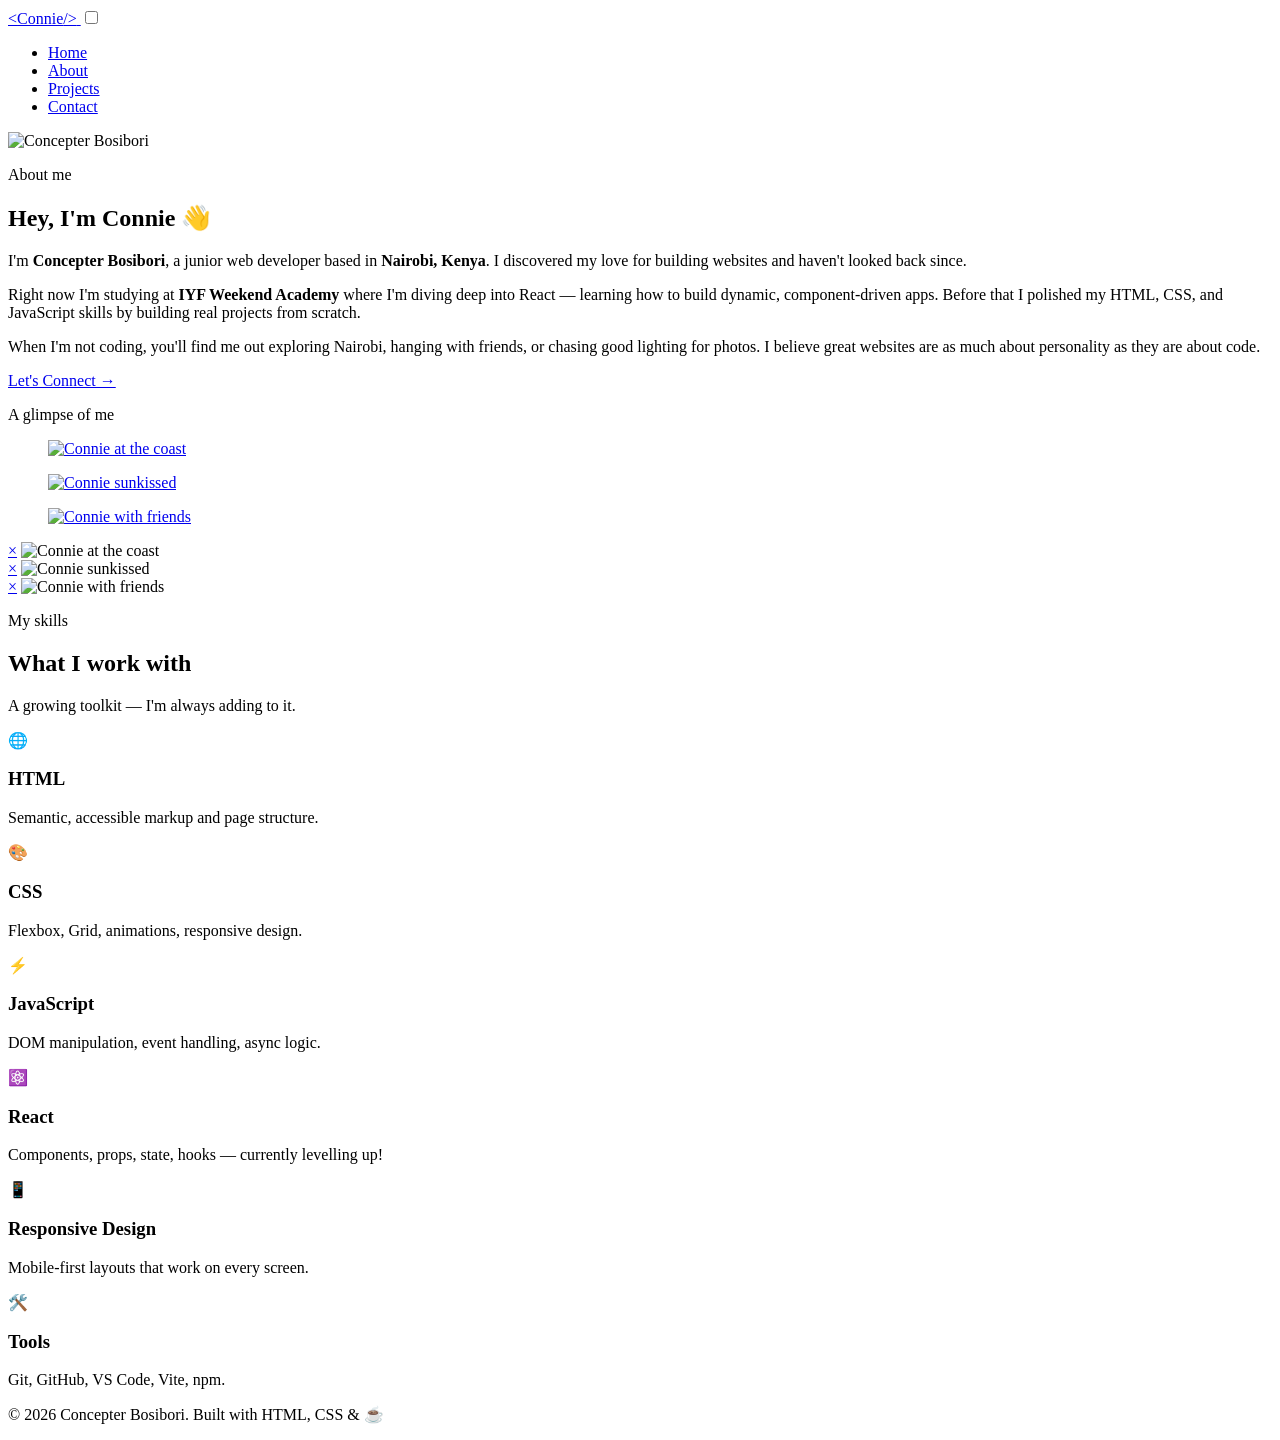
==== About.html @ 1e0917ab "Add: create About.html and Projects.html with initial structure and content" ====
<!doctype html>
<html lang="en">
<head>
  <meta charset="UTF-8" />
  <meta name="viewport" content="width=device-width, initial-scale=1.0" />
  <title>About | Concepter Bosibori</title>
  <link rel="stylesheet" href="Styles.css" />
</head>
<body>

  <!-- ===== NAVIGATION ===== -->
  <header>
    <nav>
      <a href="index.html" class="nav-brand">
        <span class="bracket">&lt;</span>Connie<span class="bracket">/&gt;</span>
      </a>

      <input type="checkbox" id="nav-toggle" class="nav-toggle" />
      <label for="nav-toggle" class="hamburger" aria-label="Toggle menu">
        <span></span><span></span><span></span>
      </label>

      <ul class="nav-links">
        <li><a href="index.html">Home</a></li>
        <li><a href="about.html" class="active">About</a></li>
        <li><a href="projects.html">Projects</a></li>
        <li><a href="contact.html">Contact</a></li>
      </ul>
    </nav>
  </header>

  <main class="page-content">
    <div class="container">
      <section class="about-page">

        <!-- ===== BIO INTRO ===== -->
        <div class="about-intro">
          <div class="about-photo-main">
            <img src="Images/pic2.jpeg" alt="Concepter Bosibori" />
          </div>

          <div class="about-text">
            <p class="section-label">About me</p>
            <h1 class="section-title">Hey, I'm Connie 👋</h1>

            <p class="about-bio">
              I'm <strong>Concepter Bosibori</strong>, a junior web developer based in
              <strong>Nairobi, Kenya</strong>. I discovered my love for building websites
              and haven't looked back since.
            </p>
            <p class="about-bio">
              Right now I'm studying at <strong>IYF Weekend Academy</strong> where I'm
              diving deep into React — learning how to build dynamic, component-driven
              apps. Before that I polished my HTML, CSS, and JavaScript skills by
              building real projects from scratch.
            </p>
            <p class="about-bio">
              When I'm not coding, you'll find me out exploring Nairobi, hanging with
              friends, or chasing good lighting for photos. I believe great websites
              are as much about personality as they are about code.
            </p>

            <a href="contact.html" class="btn btn-primary" style="margin-top:0.5rem;">
              Let's Connect →
            </a>
          </div>
        </div>

        <!-- ===== GALLERY (max 3 photos) ===== -->
        <div class="about-gallery">
          <p class="section-label">A glimpse of me</p>

          <div class="gallery-grid">
            <figure>
              <a href="#photo1"><img src="Images/toobright.jpeg" alt="Connie at the coast" /></a>
            </figure>
            <figure>
              <a href="#photo2"><img src="Images/sunkissed.jpeg" alt="Connie sunkissed" /></a>
            </figure>
            <figure>
              <a href="#photo3"><img src="Images/friends.jpeg" alt="Connie with friends" /></a>
            </figure>
          </div>
        </div>

        <!-- Lightboxes -->
        <div class="lightbox" id="photo1">
          <a href="#" class="close">&times;</a>
          <img src="Images/coast.jpeg" alt="Connie at the coast" />
        </div>
        <div class="lightbox" id="photo2">
          <a href="#" class="close">&times;</a>
          <img src="Images/sunkissed.jpeg" alt="Connie sunkissed" />
        </div>
        <div class="lightbox" id="photo3">
          <a href="#" class="close">&times;</a>
          <img src="Images/friends.jpeg" alt="Connie with friends" />
        </div>

        <!-- ===== SKILLS ===== -->
        <div class="skills-section">
          <p class="section-label">My skills</p>
          <h2 class="section-title">What I work with</h2>
          <p class="section-sub">A growing toolkit — I'm always adding to it.</p>

          <div class="skills-grid">

            <div class="skill-card">
              <div class="skill-icon">🌐</div>
              <div class="skill-info">
                <h3>HTML</h3>
                <p>Semantic, accessible markup and page structure.</p>
                <div class="skill-bar-wrap">
                  <div class="skill-bar" style="width: 85%"></div>
                </div>
              </div>
            </div>

            <div class="skill-card">
              <div class="skill-icon">🎨</div>
              <div class="skill-info">
                <h3>CSS</h3>
                <p>Flexbox, Grid, animations, responsive design.</p>
                <div class="skill-bar-wrap">
                  <div class="skill-bar" style="width: 80%"></div>
                </div>
              </div>
            </div>

            <div class="skill-card">
              <div class="skill-icon">⚡</div>
              <div class="skill-info">
                <h3>JavaScript</h3>
                <p>DOM manipulation, event handling, async logic.</p>
                <div class="skill-bar-wrap">
                  <div class="skill-bar" style="width: 65%"></div>
                </div>
              </div>
            </div>

            <div class="skill-card">
              <div class="skill-icon">⚛️</div>
              <div class="skill-info">
                <h3>React</h3>
                <p>Components, props, state, hooks — currently levelling up!</p>
                <div class="skill-bar-wrap">
                  <div class="skill-bar" style="width: 45%"></div>
                </div>
              </div>
            </div>

            <div class="skill-card">
              <div class="skill-icon">📱</div>
              <div class="skill-info">
                <h3>Responsive Design</h3>
                <p>Mobile-first layouts that work on every screen.</p>
                <div class="skill-bar-wrap">
                  <div class="skill-bar" style="width: 78%"></div>
                </div>
              </div>
            </div>

            <div class="skill-card">
              <div class="skill-icon">🛠️</div>
              <div class="skill-info">
                <h3>Tools</h3>
                <p>Git, GitHub, VS Code, Vite, npm.</p>
                <div class="skill-bar-wrap">
                  <div class="skill-bar" style="width: 60%"></div>
                </div>
              </div>
            </div>

          </div>
        </div>

      </section>
    </div>
  </main>

  <!-- ===== FOOTER ===== -->
  <footer>
    <div class="container">
      <p>&copy; 2026 <span>Concepter Bosibori</span>. Built with HTML, CSS &amp; ☕</p>
    </div>
  </footer>

</body>
</html>
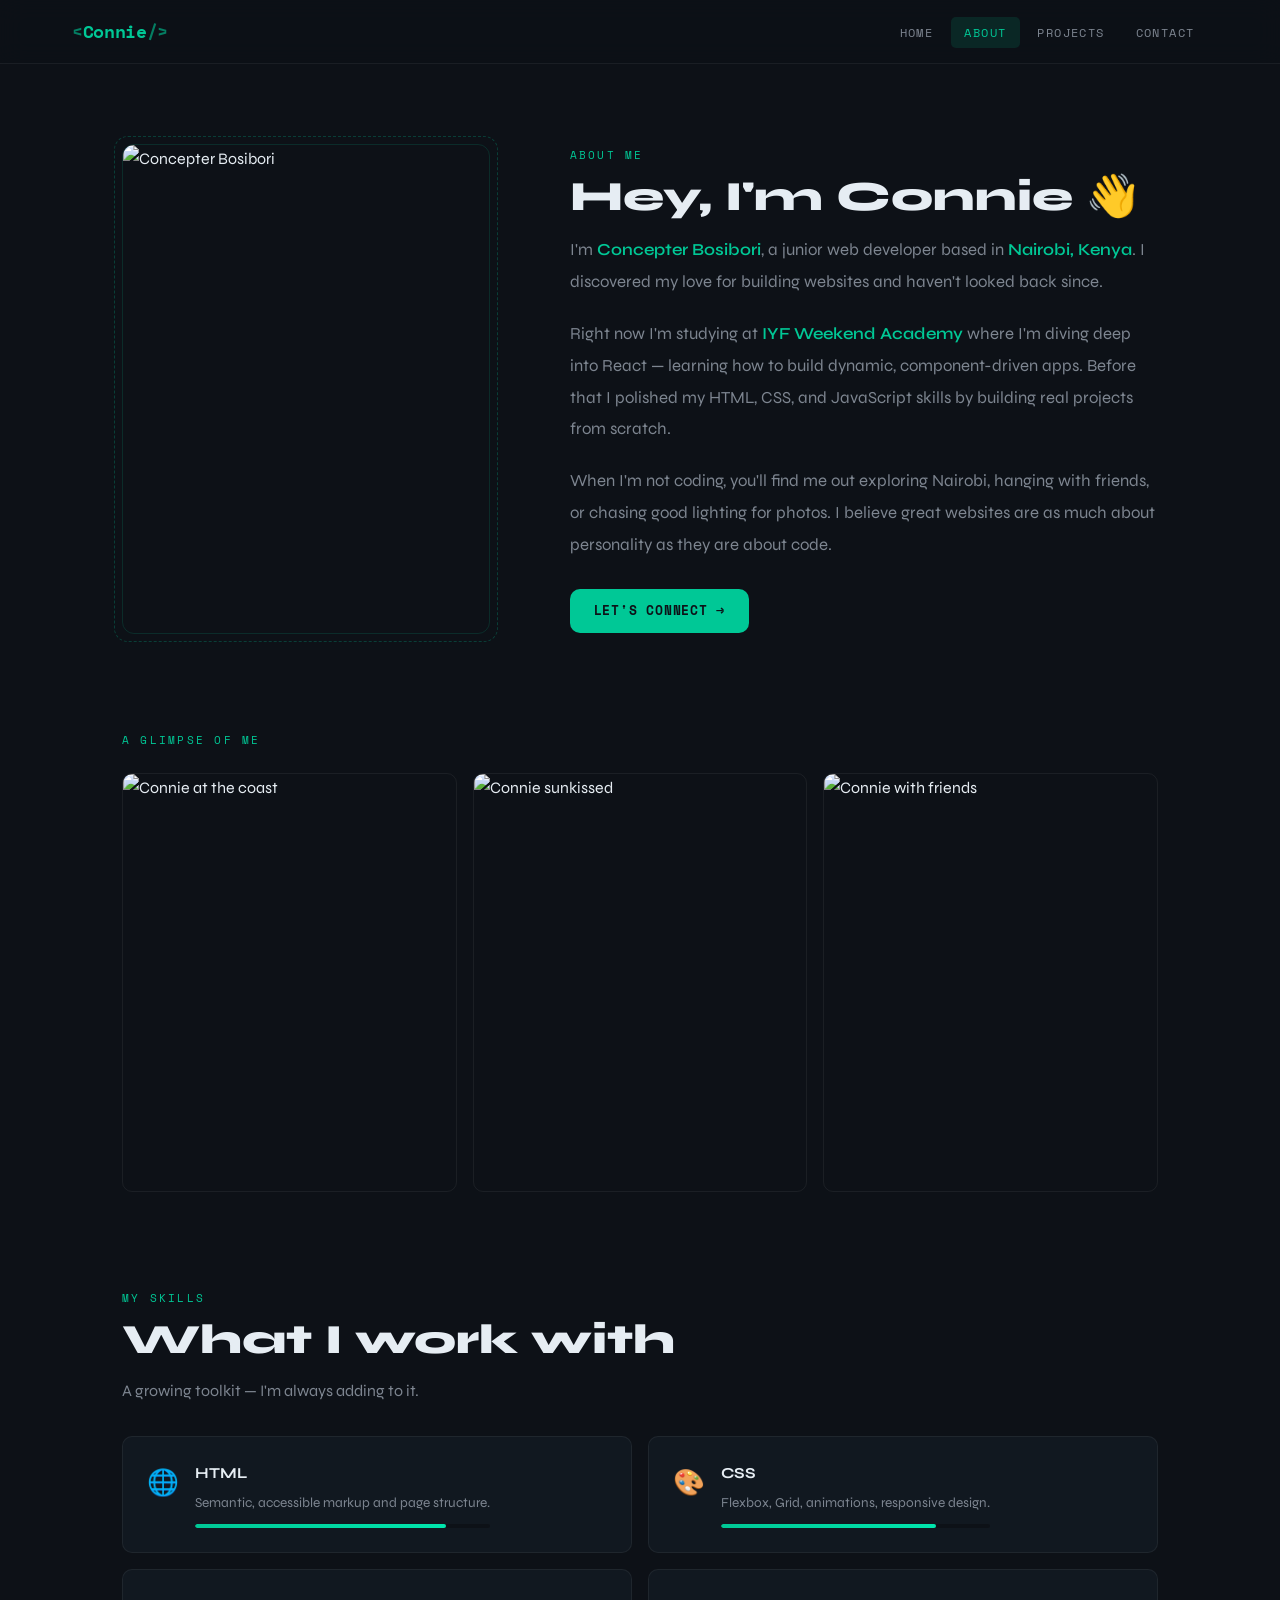
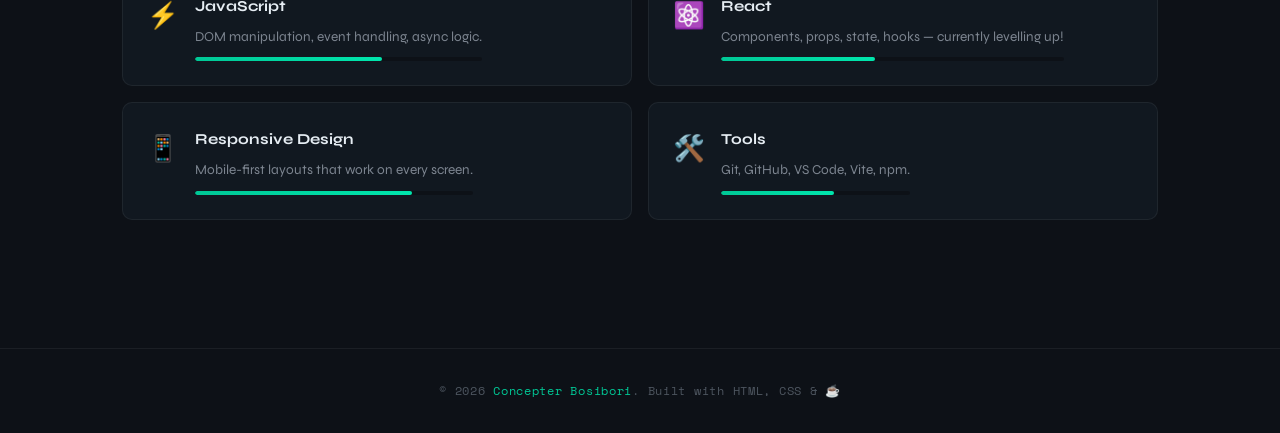
==== commit 679b91d9: "Fix: update navigation links to point to home.html instead of index.html" ====
--- a/About.html
+++ b/About.html
@@ -21,7 +21,7 @@
       </label>
 
       <ul class="nav-links">
-        <li><a href="index.html">Home</a></li>
+        <li><a href="home.html">Home</a></li>
         <li><a href="about.html" class="active">About</a></li>
         <li><a href="projects.html">Projects</a></li>
         <li><a href="contact.html">Contact</a></li>
--- a/Styles.css
+++ b/Styles.css
@@ -0,0 +1,1059 @@
+@import url('https://fonts.googleapis.com/css2?family=Space+Mono:ital,wght@0,400;0,700;1,400&family=Syne:wght@400;500;600;700;800&display=swap');
+
+/* ============================================
+   CSS VARIABLES
+   ============================================ */
+:root {
+  --green: #00c896;
+  --green-dim: rgba(0, 200, 150, 0.12);
+  --green-glow: rgba(0, 200, 150, 0.25);
+  --bg: #0d1117;
+  --bg-card: #111820;
+  --bg-surface: #161d27;
+  --border: rgba(0, 200, 150, 0.15);
+  --border-subtle: rgba(255, 255, 255, 0.06);
+  --text: #e6edf3;
+  --text-muted: #7d8590;
+  --text-dim: #4d555f;
+  --font-mono: 'Space Mono', monospace;
+  --font-sans: 'Syne', sans-serif;
+  --radius: 10px;
+  --nav-height: 64px;
+  --transition: 0.25s cubic-bezier(0.4, 0, 0.2, 1);
+  --shadow-green: 0 0 40px rgba(0, 200, 150, 0.08);
+}
+
+/* ============================================
+   RESET & BASE
+   ============================================ */
+*, *::before, *::after {
+  margin: 0;
+  padding: 0;
+  box-sizing: border-box;
+}
+
+html {
+  scroll-behavior: smooth;
+}
+
+body {
+  font-family: var(--font-sans);
+  background-color: var(--bg);
+  color: var(--text);
+  line-height: 1.7;
+  min-height: 100vh;
+  -webkit-font-smoothing: antialiased;
+}
+
+img {
+  max-width: 100%;
+  display: block;
+}
+
+a {
+  text-decoration: none;
+  color: inherit;
+  transition: color var(--transition);
+}
+
+ul { list-style: none; }
+
+/* ============================================
+   NAVIGATION — <dev/> style
+   ============================================ */
+header {
+  position: fixed;
+  top: 0;
+  left: 0;
+  right: 0;
+  z-index: 1000;
+  height: var(--nav-height);
+  background-color: rgba(13, 17, 23, 0.92);
+  backdrop-filter: blur(12px);
+  -webkit-backdrop-filter: blur(12px);
+  border-bottom: 1px solid var(--border-subtle);
+}
+
+nav {
+  height: 100%;
+  max-width: 1200px;
+  margin: 0 auto;
+  padding: 0 2rem;
+  display: flex;
+  align-items: center;
+  justify-content: space-between;
+}
+
+/* Brand logo: <Connie/> */
+.nav-brand {
+  font-family: var(--font-mono);
+  font-size: 1.1rem;
+  font-weight: 700;
+  color: var(--green);
+  letter-spacing: -0.02em;
+  flex-shrink: 0;
+}
+
+.nav-brand .bracket {
+  opacity: 0.6;
+}
+
+/* Hamburger toggle (hidden checkbox trick) */
+.nav-toggle {
+  display: none;
+}
+
+.hamburger {
+  display: none;
+  flex-direction: column;
+  gap: 5px;
+  cursor: pointer;
+  padding: 4px;
+  z-index: 10;
+}
+
+.hamburger span {
+  display: block;
+  width: 22px;
+  height: 2px;
+  background-color: var(--text);
+  border-radius: 2px;
+  transition: all var(--transition);
+}
+
+.nav-toggle:checked ~ .hamburger span:nth-child(1) {
+  transform: translateY(7px) rotate(45deg);
+}
+.nav-toggle:checked ~ .hamburger span:nth-child(2) {
+  opacity: 0;
+  transform: translateX(-8px);
+}
+.nav-toggle:checked ~ .hamburger span:nth-child(3) {
+  transform: translateY(-7px) rotate(-45deg);
+}
+
+/* Nav links */
+.nav-links {
+  display: flex;
+  align-items: center;
+  gap: 0.25rem;
+}
+
+.nav-links a {
+  font-family: var(--font-mono);
+  font-size: 0.72rem;
+  letter-spacing: 0.12em;
+  text-transform: uppercase;
+  color: var(--text-muted);
+  padding: 0.45rem 0.85rem;
+  border-radius: 5px;
+  transition: all var(--transition);
+  position: relative;
+}
+
+.nav-links a:hover {
+  color: var(--green);
+  background-color: var(--green-dim);
+}
+
+.nav-links a.active {
+  color: var(--green);
+  background-color: var(--green-dim);
+}
+
+/* ============================================
+   BUTTONS
+   ============================================ */
+.btn {
+  display: inline-flex;
+  align-items: center;
+  gap: 0.5rem;
+  font-family: var(--font-mono);
+  font-size: 0.8rem;
+  letter-spacing: 0.06em;
+  padding: 0.7rem 1.5rem;
+  border-radius: var(--radius);
+  border: none;
+  cursor: pointer;
+  transition: all var(--transition);
+  text-transform: uppercase;
+}
+
+.btn-primary {
+  background-color: var(--green);
+  color: #0d1117;
+  font-weight: 700;
+}
+
+.btn-primary:hover {
+  background-color: #00e6ad;
+  transform: translateY(-2px);
+  box-shadow: 0 8px 24px var(--green-glow);
+  color: #0d1117;
+}
+
+.btn-outline {
+  background-color: transparent;
+  border: 1px solid var(--border);
+  color: var(--green);
+}
+
+.btn-outline:hover {
+  background-color: var(--green-dim);
+  border-color: var(--green);
+  transform: translateY(-2px);
+  color: var(--green);
+}
+
+/* ============================================
+   PAGE WRAPPER
+   ============================================ */
+.page-content {
+  padding-top: var(--nav-height);
+  min-height: 100vh;
+}
+
+.container {
+  max-width: 1100px;
+  margin: 0 auto;
+  padding: 0 2rem;
+}
+
+/* ============================================
+   SECTION HEADER
+   ============================================ */
+.section-label {
+  font-family: var(--font-mono);
+  font-size: 0.7rem;
+  letter-spacing: 0.2em;
+  text-transform: uppercase;
+  color: var(--green);
+  margin-bottom: 0.5rem;
+}
+
+.section-title {
+  font-size: clamp(1.8rem, 4vw, 2.6rem);
+  font-weight: 800;
+  color: var(--text);
+  line-height: 1.2;
+  margin-bottom: 0.75rem;
+}
+
+.section-sub {
+  color: var(--text-muted);
+  font-size: 1rem;
+  max-width: 540px;
+}
+
+/* ============================================
+   HOME PAGE — HERO
+   ============================================ */
+.hero {
+  min-height: calc(100vh - var(--nav-height));
+  display: flex;
+  align-items: center;
+  padding: 4rem 0;
+  position: relative;
+  overflow: hidden;
+}
+
+/* subtle grid background */
+.hero::before {
+  content: '';
+  position: absolute;
+  inset: 0;
+  background-image:
+    linear-gradient(var(--border-subtle) 1px, transparent 1px),
+    linear-gradient(90deg, var(--border-subtle) 1px, transparent 1px);
+  background-size: 60px 60px;
+  opacity: 0.5;
+  pointer-events: none;
+}
+
+/* radial glow from top-right */
+.hero::after {
+  content: '';
+  position: absolute;
+  top: -10%;
+  right: -10%;
+  width: 600px;
+  height: 600px;
+  background: radial-gradient(circle, rgba(0, 200, 150, 0.08) 0%, transparent 70%);
+  pointer-events: none;
+}
+
+.hero-inner {
+  display: flex;
+  align-items: center;
+  gap: 5rem;
+  position: relative;
+  z-index: 1;
+  width: 100%;
+}
+
+.hero-text {
+  flex: 1;
+}
+
+.hero-eyebrow {
+  font-family: var(--font-mono);
+  font-size: 0.75rem;
+  letter-spacing: 0.18em;
+  text-transform: uppercase;
+  color: var(--green);
+  margin-bottom: 1.25rem;
+  display: flex;
+  align-items: center;
+  gap: 0.75rem;
+}
+
+.hero-eyebrow::before {
+  content: '';
+  display: block;
+  width: 32px;
+  height: 1px;
+  background-color: var(--green);
+  flex-shrink: 0;
+}
+
+.hero-name {
+  font-size: clamp(2.4rem, 6vw, 4rem);
+  font-weight: 800;
+  line-height: 1.1;
+  color: var(--text);
+  margin-bottom: 0.5rem;
+}
+
+.hero-name .accent {
+  color: var(--green);
+}
+
+.hero-role {
+  font-family: var(--font-mono);
+  font-size: 1rem;
+  color: var(--text-muted);
+  margin-bottom: 1.5rem;
+}
+
+.hero-bio {
+  color: var(--text-muted);
+  font-size: 1.05rem;
+  max-width: 480px;
+  margin-bottom: 2.5rem;
+  line-height: 1.8;
+}
+
+.hero-cta {
+  display: flex;
+  gap: 1rem;
+  flex-wrap: wrap;
+}
+
+.hero-image-wrap {
+  flex-shrink: 0;
+}
+
+.hero-avatar {
+  width: 280px;
+  height: 280px;
+  border-radius: 50%;
+  object-fit: cover;
+  border: 2px solid var(--border);
+  box-shadow: 0 0 0 8px var(--green-dim), var(--shadow-green);
+  position: relative;
+}
+
+/* animated ring around avatar */
+.avatar-ring {
+  position: relative;
+  width: 280px;
+  height: 280px;
+}
+
+.avatar-ring::before {
+  content: '';
+  position: absolute;
+  inset: -12px;
+  border-radius: 50%;
+  border: 1px dashed rgba(0, 200, 150, 0.3);
+  animation: spin 20s linear infinite;
+}
+
+@keyframes spin {
+  to { transform: rotate(360deg); }
+}
+
+/* ============================================
+   HOME PAGE — QUICK STATS / HIGHLIGHTS
+   ============================================ */
+.home-highlights {
+  padding: 5rem 0;
+  border-top: 1px solid var(--border-subtle);
+}
+
+.highlights-grid {
+  display: grid;
+  grid-template-columns: repeat(3, 1fr);
+  gap: 1.5rem;
+  margin-top: 3rem;
+}
+
+.highlight-card {
+  background-color: var(--bg-card);
+  border: 1px solid var(--border-subtle);
+  border-radius: var(--radius);
+  padding: 2rem;
+  transition: all var(--transition);
+  position: relative;
+  overflow: hidden;
+}
+
+.highlight-card::before {
+  content: '';
+  position: absolute;
+  top: 0;
+  left: 0;
+  right: 0;
+  height: 2px;
+  background: linear-gradient(90deg, var(--green), transparent);
+  opacity: 0;
+  transition: opacity var(--transition);
+}
+
+.highlight-card:hover {
+  border-color: var(--border);
+  transform: translateY(-4px);
+  box-shadow: var(--shadow-green);
+}
+
+.highlight-card:hover::before {
+  opacity: 1;
+}
+
+.highlight-icon {
+  font-size: 1.8rem;
+  margin-bottom: 1rem;
+}
+
+.highlight-card h3 {
+  font-size: 1.05rem;
+  font-weight: 700;
+  color: var(--text);
+  margin-bottom: 0.5rem;
+}
+
+.highlight-card p {
+  font-size: 0.9rem;
+  color: var(--text-muted);
+  line-height: 1.6;
+}
+
+/* ============================================
+   ABOUT PAGE
+   ============================================ */
+.about-page {
+  padding: 5rem 0 6rem;
+}
+
+.about-intro {
+  display: grid;
+  grid-template-columns: 1fr 1.6fr;
+  gap: 5rem;
+  align-items: center;
+  margin-bottom: 6rem;
+}
+
+.about-photo-main {
+  position: relative;
+}
+
+.about-photo-main img {
+  width: 100%;
+  aspect-ratio: 3/4;
+  object-fit: cover;
+  border-radius: 12px;
+  border: 1px solid var(--border);
+}
+
+.about-photo-main::before {
+  content: '';
+  position: absolute;
+  inset: -8px;
+  border-radius: 14px;
+  border: 1px dashed rgba(0, 200, 150, 0.25);
+  pointer-events: none;
+}
+
+.about-text .section-label {
+  margin-bottom: 0.5rem;
+}
+
+.about-bio {
+  color: var(--text-muted);
+  font-size: 1.05rem;
+  line-height: 1.9;
+  margin-bottom: 1.25rem;
+}
+
+.about-bio strong {
+  color: var(--green);
+  font-weight: 600;
+}
+
+/* Snapshot gallery — 3 photos */
+.about-gallery {
+  margin-bottom: 6rem;
+}
+
+.about-gallery .section-label {
+  margin-bottom: 1.5rem;
+}
+
+.gallery-grid {
+  display: grid;
+  grid-template-columns: repeat(3, 1fr);
+  gap: 1rem;
+}
+
+.gallery-grid figure {
+  margin: 0;
+  border-radius: var(--radius);
+  overflow: hidden;
+  aspect-ratio: 4/5;
+  border: 1px solid var(--border-subtle);
+}
+
+.gallery-grid figure a {
+  display: block;
+  width: 100%;
+  height: 100%;
+}
+
+.gallery-grid img {
+  width: 100%;
+  height: 100%;
+  object-fit: cover;
+  transition: transform 0.4s ease;
+}
+
+.gallery-grid img:hover {
+  transform: scale(1.05);
+}
+
+/* Lightbox */
+.lightbox {
+  display: none;
+  position: fixed;
+  inset: 0;
+  background: rgba(0, 0, 0, 0.88);
+  justify-content: center;
+  align-items: center;
+  z-index: 9999;
+}
+
+.lightbox:target {
+  display: flex;
+}
+
+.lightbox img {
+  max-width: 88vw;
+  max-height: 82vh;
+  border-radius: var(--radius);
+  object-fit: contain;
+}
+
+.lightbox a.close {
+  position: absolute;
+  top: 1.25rem;
+  right: 1.75rem;
+  color: white;
+  font-size: 2rem;
+  line-height: 1;
+  opacity: 0.7;
+  transition: opacity var(--transition);
+  font-family: var(--font-mono);
+}
+
+.lightbox a.close:hover {
+  opacity: 1;
+}
+
+/* Skills section */
+.skills-section {
+  margin-bottom: 2rem;
+}
+
+.skills-grid {
+  display: grid;
+  grid-template-columns: repeat(2, 1fr);
+  gap: 1rem;
+  margin-top: 2rem;
+}
+
+.skill-card {
+  background-color: var(--bg-card);
+  border: 1px solid var(--border-subtle);
+  border-radius: var(--radius);
+  padding: 1.5rem;
+  display: flex;
+  align-items: flex-start;
+  gap: 1rem;
+  transition: all var(--transition);
+}
+
+.skill-card:hover {
+  border-color: var(--border);
+  background-color: var(--bg-surface);
+  transform: translateY(-2px);
+}
+
+.skill-icon {
+  font-size: 1.6rem;
+  flex-shrink: 0;
+}
+
+.skill-info h3 {
+  font-size: 0.95rem;
+  font-weight: 700;
+  color: var(--text);
+  margin-bottom: 0.3rem;
+}
+
+.skill-info p {
+  font-size: 0.85rem;
+  color: var(--text-muted);
+}
+
+/* Skill progress bar */
+.skill-bar-wrap {
+  margin-top: 0.6rem;
+  background-color: var(--bg);
+  border-radius: 100px;
+  height: 4px;
+  overflow: hidden;
+}
+
+.skill-bar {
+  height: 100%;
+  background: linear-gradient(90deg, var(--green), #00e6ad);
+  border-radius: 100px;
+}
+
+/* ============================================
+   PROJECTS PAGE
+   ============================================ */
+.projects-page {
+  padding: 5rem 0 6rem;
+}
+
+.projects-header {
+  margin-bottom: 3.5rem;
+}
+
+.projects-grid {
+  display: grid;
+  grid-template-columns: repeat(2, 1fr);
+  gap: 1.5rem;
+}
+
+.project-card {
+  background-color: var(--bg-card);
+  border: 1px solid var(--border-subtle);
+  border-radius: var(--radius);
+  padding: 1.75rem;
+  display: flex;
+  flex-direction: column;
+  gap: 0.75rem;
+  transition: all var(--transition);
+  position: relative;
+  overflow: hidden;
+}
+
+.project-card::after {
+  content: '';
+  position: absolute;
+  bottom: 0;
+  left: 0;
+  right: 0;
+  height: 2px;
+  background: linear-gradient(90deg, var(--green), transparent);
+  opacity: 0;
+  transition: opacity var(--transition);
+}
+
+.project-card:hover {
+  border-color: var(--border);
+  transform: translateY(-4px);
+  box-shadow: var(--shadow-green);
+}
+
+.project-card:hover::after {
+  opacity: 1;
+}
+
+.project-top {
+  display: flex;
+  align-items: flex-start;
+  justify-content: space-between;
+  gap: 1rem;
+}
+
+.project-icon {
+  font-size: 1.5rem;
+}
+
+.project-links {
+  display: flex;
+  gap: 0.5rem;
+}
+
+.project-link {
+  width: 32px;
+  height: 32px;
+  border-radius: 6px;
+  border: 1px solid var(--border-subtle);
+  display: flex;
+  align-items: center;
+  justify-content: center;
+  font-size: 0.85rem;
+  color: var(--text-muted);
+  transition: all var(--transition);
+  background-color: var(--bg);
+}
+
+.project-link:hover {
+  color: var(--green);
+  border-color: var(--border);
+  background-color: var(--green-dim);
+}
+
+.project-card h3 {
+  font-size: 1.05rem;
+  font-weight: 700;
+  color: var(--text);
+}
+
+.project-card p {
+  font-size: 0.9rem;
+  color: var(--text-muted);
+  line-height: 1.7;
+  flex: 1;
+}
+
+.project-tags {
+  display: flex;
+  flex-wrap: wrap;
+  gap: 0.5rem;
+  margin-top: 0.25rem;
+}
+
+.tag {
+  font-family: var(--font-mono);
+  font-size: 0.68rem;
+  letter-spacing: 0.04em;
+  padding: 0.25rem 0.65rem;
+  border-radius: 100px;
+  border: 1px solid var(--border-subtle);
+  color: var(--text-muted);
+  background-color: var(--bg);
+}
+
+.tag.green { border-color: rgba(0,200,150,0.3); color: var(--green); background-color: var(--green-dim); }
+.tag.blue  { border-color: rgba(14,165,233,0.3); color: #38bdf8; background-color: rgba(14,165,233,0.1); }
+.tag.yellow{ border-color: rgba(234,179,8,0.3);  color: #fbbf24; background-color: rgba(234,179,8,0.1);  }
+.tag.gray  { border-color: var(--border-subtle);  color: var(--text-muted); }
+.tag.purple{ border-color: rgba(168,85,247,0.3); color: #c084fc; background-color: rgba(168,85,247,0.1);}
+
+/* ============================================
+   CONTACT PAGE
+   ============================================ */
+.contact-page {
+  padding: 5rem 0 6rem;
+}
+
+.contact-grid {
+  display: grid;
+  grid-template-columns: 1.4fr 1fr;
+  gap: 4rem;
+  margin-top: 3.5rem;
+  align-items: start;
+}
+
+.contact-form {
+  background-color: var(--bg-card);
+  border: 1px solid var(--border-subtle);
+  border-radius: 12px;
+  padding: 2.5rem;
+  display: flex;
+  flex-direction: column;
+  gap: 1.25rem;
+}
+
+.form-group {
+  display: flex;
+  flex-direction: column;
+  gap: 0.5rem;
+}
+
+.form-group label {
+  font-family: var(--font-mono);
+  font-size: 0.72rem;
+  letter-spacing: 0.1em;
+  text-transform: uppercase;
+  color: var(--text-muted);
+}
+
+.form-group input,
+.form-group textarea,
+.form-group select {
+  padding: 0.75rem 1rem;
+  background-color: var(--bg);
+  border: 1px solid var(--border-subtle);
+  border-radius: 8px;
+  color: var(--text);
+  font-family: var(--font-sans);
+  font-size: 0.95rem;
+  width: 100%;
+  transition: border-color var(--transition), box-shadow var(--transition);
+  appearance: none;
+}
+
+.form-group select {
+  cursor: pointer;
+}
+
+.form-group input::placeholder,
+.form-group textarea::placeholder {
+  color: var(--text-dim);
+}
+
+.form-group input:focus,
+.form-group textarea:focus,
+.form-group select:focus {
+  outline: none;
+  border-color: var(--green);
+  box-shadow: 0 0 0 3px var(--green-dim);
+}
+
+.form-group textarea {
+  resize: vertical;
+  min-height: 130px;
+}
+
+/* Contact sidebar */
+.contact-sidebar {
+  display: flex;
+  flex-direction: column;
+  gap: 2rem;
+}
+
+.sidebar-card {
+  background-color: var(--bg-card);
+  border: 1px solid var(--border-subtle);
+  border-radius: 12px;
+  padding: 2rem;
+}
+
+.sidebar-card h3 {
+  font-size: 1.05rem;
+  font-weight: 700;
+  color: var(--text);
+  margin-bottom: 1rem;
+}
+
+.contact-info {
+  display: flex;
+  flex-direction: column;
+  gap: 0.85rem;
+}
+
+.contact-item {
+  display: flex;
+  align-items: center;
+  gap: 0.85rem;
+  font-size: 0.9rem;
+  color: var(--text-muted);
+}
+
+.contact-item .ci-icon {
+  width: 34px;
+  height: 34px;
+  border-radius: 8px;
+  background-color: var(--green-dim);
+  border: 1px solid var(--border);
+  display: flex;
+  align-items: center;
+  justify-content: center;
+  font-size: 0.95rem;
+  flex-shrink: 0;
+}
+
+.contact-item a {
+  color: var(--green);
+  transition: opacity var(--transition);
+}
+
+.contact-item a:hover {
+  opacity: 0.75;
+}
+
+.avail-badge {
+  display: inline-flex;
+  align-items: center;
+  gap: 0.5rem;
+  font-family: var(--font-mono);
+  font-size: 0.75rem;
+  color: var(--green);
+  background-color: var(--green-dim);
+  border: 1px solid rgba(0,200,150,0.25);
+  padding: 0.4rem 1rem;
+  border-radius: 100px;
+  margin-top: 1rem;
+}
+
+.avail-badge .dot {
+  width: 7px;
+  height: 7px;
+  border-radius: 50%;
+  background-color: var(--green);
+  animation: pulse 2s infinite;
+}
+
+@keyframes pulse {
+  0%, 100% { opacity: 1; }
+  50%       { opacity: 0.3; }
+}
+
+/* ============================================
+   FOOTER
+   ============================================ */
+footer {
+  border-top: 1px solid var(--border-subtle);
+  padding: 2rem 0;
+  text-align: center;
+}
+
+footer p {
+  font-family: var(--font-mono);
+  font-size: 0.75rem;
+  letter-spacing: 0.06em;
+  color: var(--text-dim);
+}
+
+footer span {
+  color: var(--green);
+}
+
+/* ============================================
+   TABLET — 768px
+   ============================================ */
+@media (max-width: 768px) {
+  .hamburger {
+    display: flex;
+  }
+
+  .nav-links {
+    display: none;
+    position: absolute;
+    top: var(--nav-height);
+    left: 0;
+    right: 0;
+    background-color: rgba(13, 17, 23, 0.98);
+    backdrop-filter: blur(12px);
+    border-bottom: 1px solid var(--border-subtle);
+    flex-direction: column;
+    align-items: stretch;
+    padding: 1rem;
+    gap: 0.25rem;
+  }
+
+  .nav-toggle:checked ~ .nav-links {
+    display: flex;
+  }
+
+  .nav-links a {
+    padding: 0.75rem 1rem;
+    display: block;
+  }
+
+  .hero-inner {
+    flex-direction: column-reverse;
+    gap: 2.5rem;
+    text-align: center;
+    padding: 2rem 0 3rem;
+  }
+
+  .hero-eyebrow {
+    justify-content: center;
+  }
+
+  .hero-cta {
+    justify-content: center;
+  }
+
+  .hero-bio {
+    margin: 0 auto 2rem;
+  }
+
+  .avatar-ring,
+  .hero-avatar {
+    width: 180px;
+    height: 180px;
+  }
+
+  .avatar-ring {
+    margin: 0 auto;
+  }
+
+  .highlights-grid {
+    grid-template-columns: 1fr;
+  }
+
+  .about-intro {
+    grid-template-columns: 1fr;
+    gap: 2.5rem;
+  }
+
+  .about-photo-main img {
+    aspect-ratio: 4/3;
+    max-height: 320px;
+  }
+
+  .gallery-grid {
+    grid-template-columns: 1fr 1fr;
+  }
+
+  .skills-grid {
+    grid-template-columns: 1fr;
+  }
+
+  .projects-grid {
+    grid-template-columns: 1fr;
+  }
+
+  .contact-grid {
+    grid-template-columns: 1fr;
+    gap: 2rem;
+  }
+}
+
+/* ============================================
+   SMALL MOBILE — 480px
+   ============================================ */
+@media (max-width: 480px) {
+  nav {
+    padding: 0 1.25rem;
+  }
+
+  .container {
+    padding: 0 1.25rem;
+  }
+
+  .gallery-grid {
+    grid-template-columns: 1fr;
+  }
+
+  .hero-name {
+    font-size: 2rem;
+  }
+}
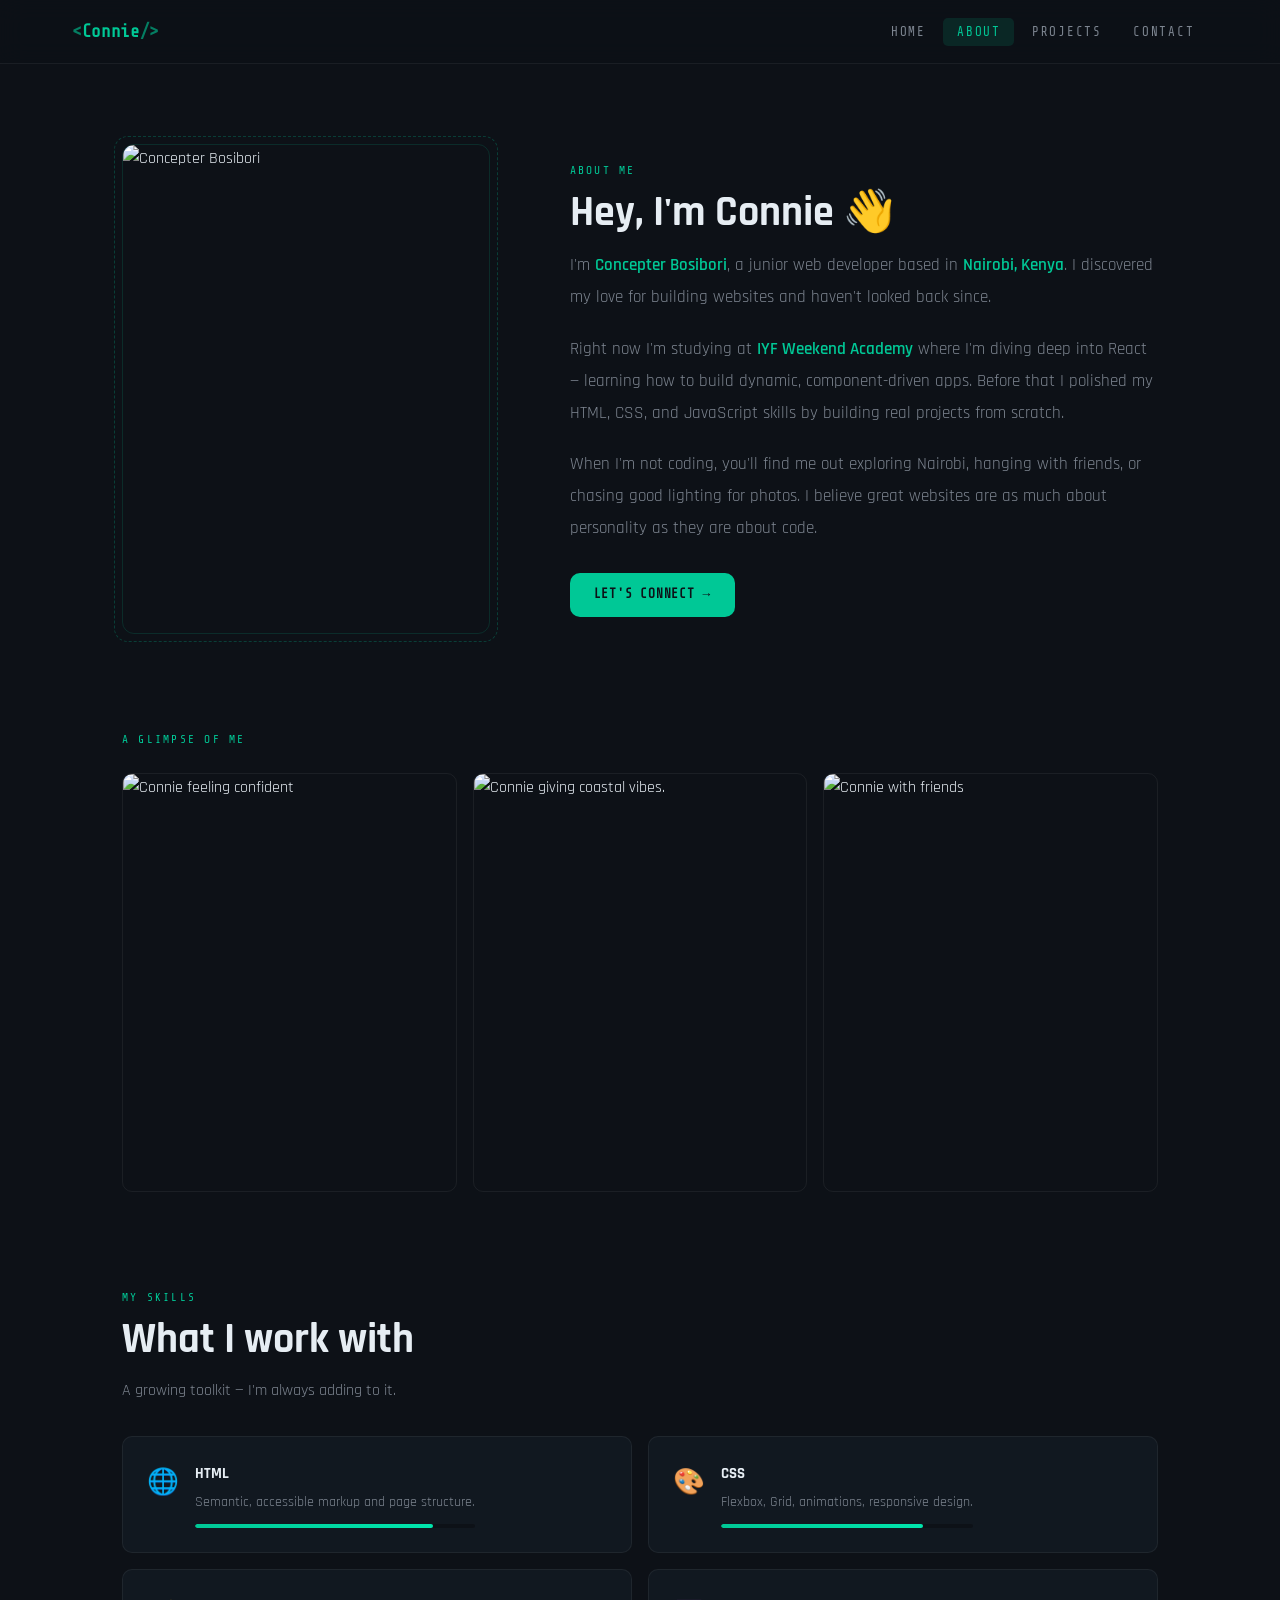
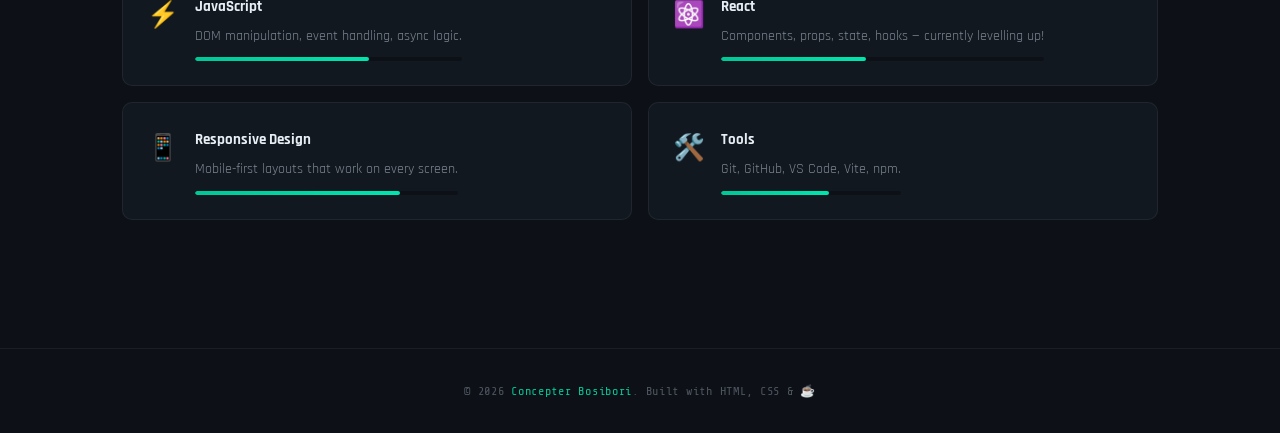
==== commit 653d58cb: "Update: links to use proper case in About.html" ====
--- a/About.html
+++ b/About.html
@@ -21,10 +21,10 @@
       </label>
 
       <ul class="nav-links">
-        <li><a href="home.html">Home</a></li>
-        <li><a href="about.html" class="active">About</a></li>
-        <li><a href="projects.html">Projects</a></li>
-        <li><a href="contact.html">Contact</a></li>
+        <li><a href="index.html">Home</a></li>
+        <li><a href="About.html" class="active">About</a></li>
+        <li><a href="Projects.html">Projects</a></li>
+        <li><a href="Contact.html">Contact</a></li>
       </ul>
     </nav>
   </header>
@@ -72,10 +72,10 @@
 
           <div class="gallery-grid">
             <figure>
-              <a href="#photo1"><img src="Images/toobright.jpeg" alt="Connie at the coast" /></a>
+              <a href="#photo1"><img src="Images/toobright.jpeg" alt="Connie feeling confident" /></a>
             </figure>
             <figure>
-              <a href="#photo2"><img src="Images/sunkissed.jpeg" alt="Connie sunkissed" /></a>
+              <a href="#photo2"><img src="Images/coast.jpeg" alt="Connie giving coastal vibes." /></a>
             </figure>
             <figure>
               <a href="#photo3"><img src="Images/friends.jpeg" alt="Connie with friends" /></a>
@@ -86,11 +86,11 @@
         <!-- Lightboxes -->
         <div class="lightbox" id="photo1">
           <a href="#" class="close">&times;</a>
-          <img src="Images/coast.jpeg" alt="Connie at the coast" />
+          <img src="Images/toobright.jpeg" alt="Connie feeling confident" />
         </div>
         <div class="lightbox" id="photo2">
           <a href="#" class="close">&times;</a>
-          <img src="Images/sunkissed.jpeg" alt="Connie sunkissed" />
+          <img src="Images/coast.jpeg" alt="Connie giving coastal vibes." />
         </div>
         <div class="lightbox" id="photo3">
           <a href="#" class="close">&times;</a>
@@ -186,4 +186,4 @@
   </footer>
 
 </body>
-</html>+</html>
--- a/Styles.css
+++ b/Styles.css
@@ -1,4 +1,4 @@
-@import url('https://fonts.googleapis.com/css2?family=Space+Mono:ital,wght@0,400;0,700;1,400&family=Syne:wght@400;500;600;700;800&display=swap');
+@import url('https://fonts.googleapis.com/css2?family=Share+Tech+Mono&family=Rajdhani:wght@400;500;600;700&display=swap');
 
 /* ============================================
    CSS VARIABLES
@@ -15,8 +15,8 @@
   --text: #e6edf3;
   --text-muted: #7d8590;
   --text-dim: #4d555f;
-  --font-mono: 'Space Mono', monospace;
-  --font-sans: 'Syne', sans-serif;
+  --font-mono: 'Share Tech Mono', monospace;
+  --font-sans: 'Rajdhani', sans-serif;
   --radius: 10px;
   --nav-height: 64px;
   --transition: 0.25s cubic-bezier(0.4, 0, 0.2, 1);
@@ -141,8 +141,8 @@
 
 .nav-links a {
   font-family: var(--font-mono);
-  font-size: 0.72rem;
-  letter-spacing: 0.12em;
+  font-size: 0.78rem;
+  letter-spacing: 0.14em;
   text-transform: uppercase;
   color: var(--text-muted);
   padding: 0.45rem 0.85rem;
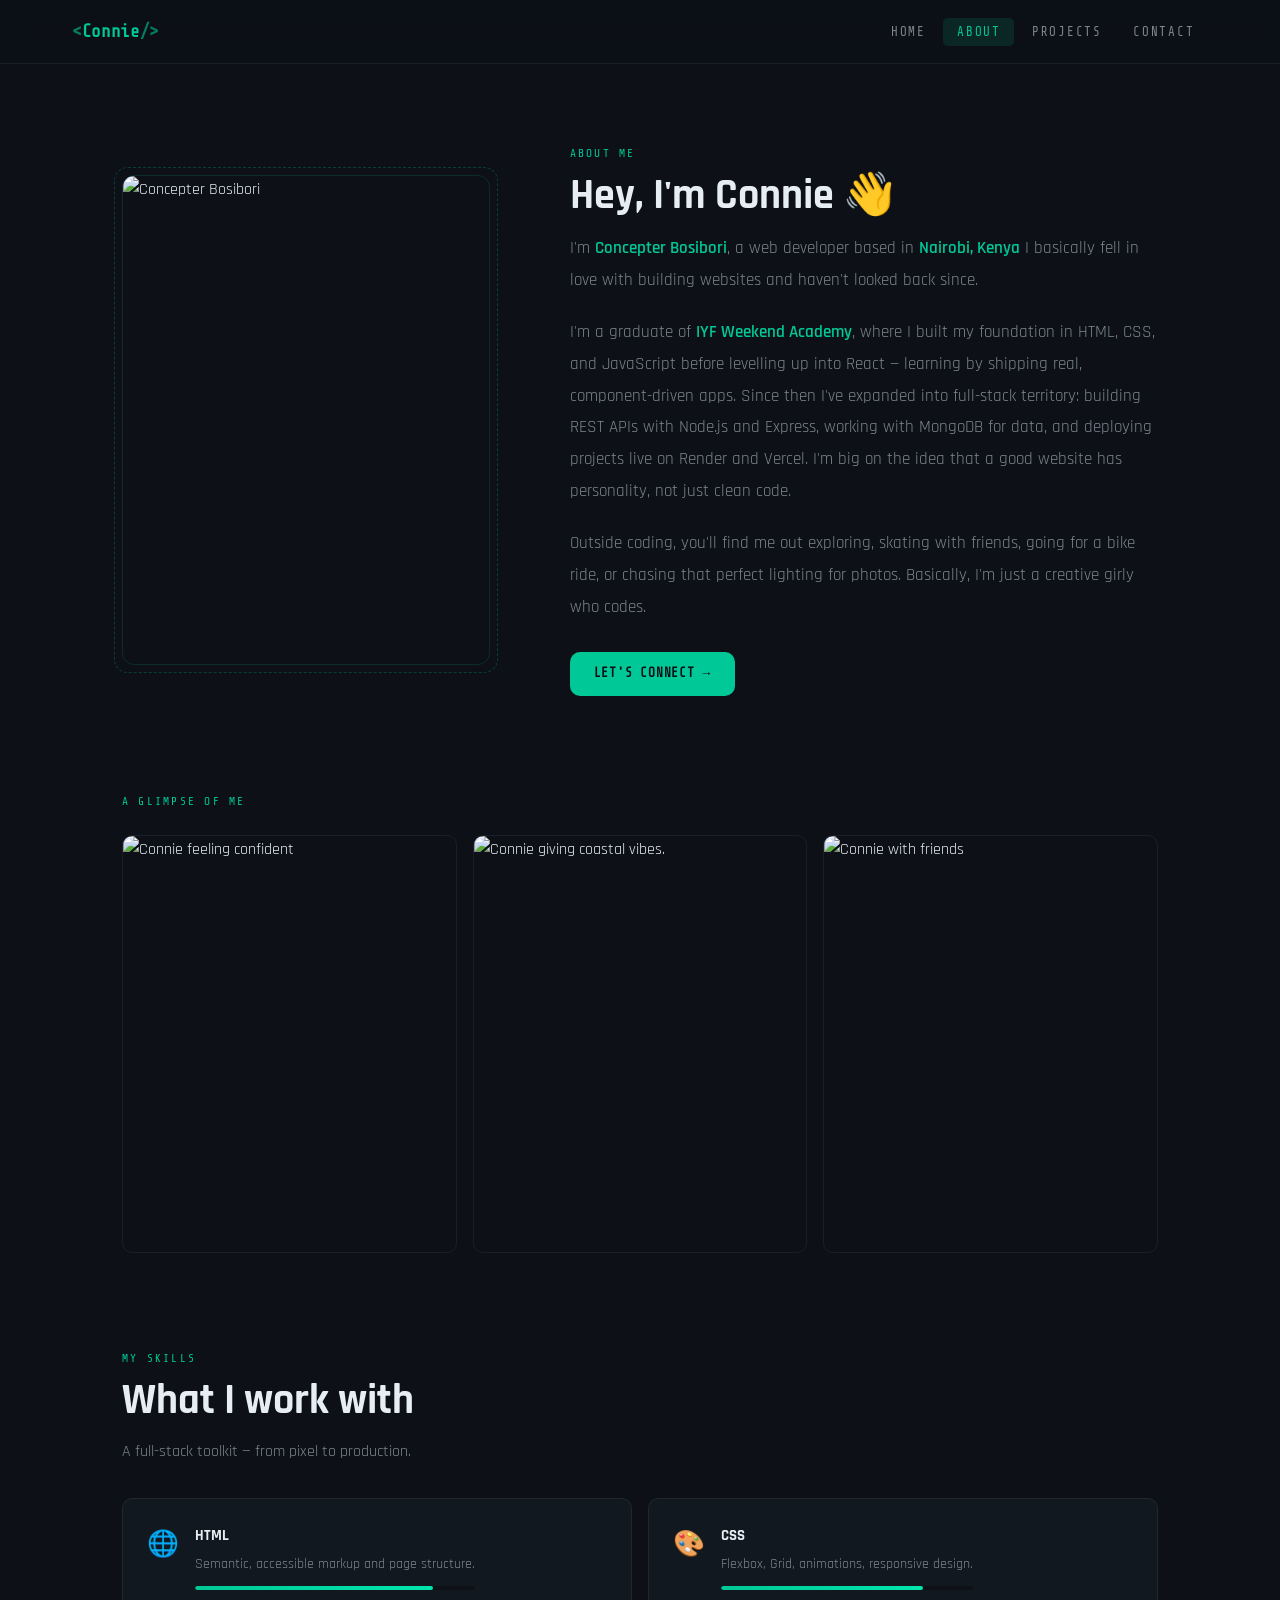
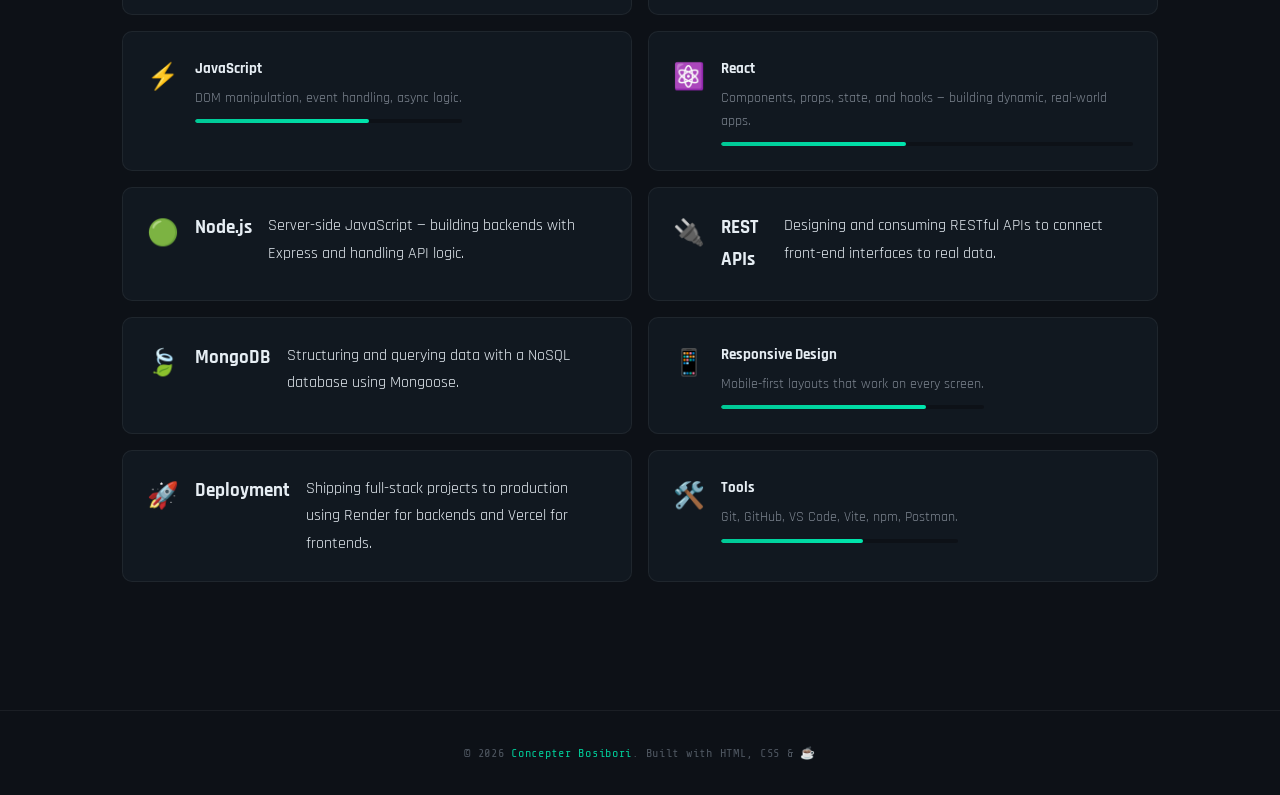
==== commit 3469be86: "Update: enhance About and index pages with detailed bio and full-stack skills" ====
--- a/About.html
+++ b/About.html
@@ -1,189 +1,259 @@
 <!doctype html>
 <html lang="en">
-<head>
-  <meta charset="UTF-8" />
-  <meta name="viewport" content="width=device-width, initial-scale=1.0" />
-  <title>About | Concepter Bosibori</title>
-  <link rel="stylesheet" href="Styles.css" />
-</head>
-<body>
-
-  <!-- ===== NAVIGATION ===== -->
-  <header>
-    <nav>
-      <a href="index.html" class="nav-brand">
-        <span class="bracket">&lt;</span>Connie<span class="bracket">/&gt;</span>
-      </a>
-
-      <input type="checkbox" id="nav-toggle" class="nav-toggle" />
-      <label for="nav-toggle" class="hamburger" aria-label="Toggle menu">
-        <span></span><span></span><span></span>
-      </label>
-
-      <ul class="nav-links">
-        <li><a href="index.html">Home</a></li>
-        <li><a href="About.html" class="active">About</a></li>
-        <li><a href="Projects.html">Projects</a></li>
-        <li><a href="Contact.html">Contact</a></li>
-      </ul>
-    </nav>
-  </header>
-
-  <main class="page-content">
-    <div class="container">
-      <section class="about-page">
-
-        <!-- ===== BIO INTRO ===== -->
-        <div class="about-intro">
-          <div class="about-photo-main">
-            <img src="Images/pic2.jpeg" alt="Concepter Bosibori" />
-          </div>
-
-          <div class="about-text">
-            <p class="section-label">About me</p>
-            <h1 class="section-title">Hey, I'm Connie 👋</h1>
-
-            <p class="about-bio">
-              I'm <strong>Concepter Bosibori</strong>, a junior web developer based in
-              <strong>Nairobi, Kenya</strong>. I discovered my love for building websites
-              and haven't looked back since.
+  <head>
+    <meta charset="UTF-8" />
+    <meta name="viewport" content="width=device-width, initial-scale=1.0" />
+    <title>About | Concepter Bosibori</title>
+    <link rel="stylesheet" href="Styles.css" />
+  </head>
+  <body>
+    <!-- ===== NAVIGATION ===== -->
+    <header>
+      <nav>
+        <a href="index.html" class="nav-brand">
+          <span class="bracket">&lt;</span>Connie<span class="bracket"
+            >/&gt;</span
+          >
+        </a>
+
+        <input type="checkbox" id="nav-toggle" class="nav-toggle" />
+        <label for="nav-toggle" class="hamburger" aria-label="Toggle menu">
+          <span></span><span></span><span></span>
+        </label>
+
+        <ul class="nav-links">
+          <li><a href="index.html">Home</a></li>
+          <li><a href="About.html" class="active">About</a></li>
+          <li><a href="Projects.html">Projects</a></li>
+          <li><a href="Contact.html">Contact</a></li>
+        </ul>
+      </nav>
+    </header>
+
+    <main class="page-content">
+      <div class="container">
+        <section class="about-page">
+          <!-- ===== BIO INTRO ===== -->
+          <div class="about-intro">
+            <div class="about-photo-main">
+              <img src="Images/pic2.jpeg" alt="Concepter Bosibori" />
+            </div>
+
+            <div class="about-text">
+              <p class="section-label">About me</p>
+              <h1 class="section-title">Hey, I'm Connie 👋</h1>
+
+              <p class="about-bio">
+                I'm <strong>Concepter Bosibori</strong>, a web developer based
+                in <strong>Nairobi, Kenya</strong> I basically fell in love with
+                building websites and haven't looked back since.
+              </p>
+              <p class="about-bio">
+                I'm a graduate of <strong>IYF Weekend Academy</strong>, where I
+                built my foundation in HTML, CSS, and JavaScript before
+                levelling up into React — learning by shipping real,
+                component-driven apps. Since then I've expanded into full-stack
+                territory: building REST APIs with Node.js and Express, working
+                with MongoDB for data, and deploying projects live on Render and
+                Vercel. I'm big on the idea that a good website has personality,
+                not just clean code.
+              </p>
+              <p class="about-bio">
+                Outside coding, you'll find me out exploring, skating with
+                friends, going for a bike ride, or chasing that perfect lighting
+                for photos. Basically, I'm just a creative girly who codes.
+              </p>
+
+              <a
+                href="Contact.html"
+                class="btn btn-primary"
+                style="margin-top: 0.5rem"
+              >
+                Let's Connect →
+              </a>
+            </div>
+          </div>
+
+          <!-- ===== GALLERY (max 3 photos) ===== -->
+          <div class="about-gallery">
+            <p class="section-label">A glimpse of me</p>
+
+            <div class="gallery-grid">
+              <figure>
+                <a href="#photo1"
+                  ><img
+                    src="Images/toobright.jpeg"
+                    alt="Connie feeling confident"
+                /></a>
+              </figure>
+              <figure>
+                <a href="#photo2"
+                  ><img
+                    src="Images/coast.jpeg"
+                    alt="Connie giving coastal vibes."
+                /></a>
+              </figure>
+              <figure>
+                <a href="#photo3"
+                  ><img src="Images/friends.jpeg" alt="Connie with friends"
+                /></a>
+              </figure>
+            </div>
+          </div>
+
+          <!-- Lightboxes -->
+          <div class="lightbox" id="photo1">
+            <a href="#" class="close">&times;</a>
+            <img src="Images/toobright.jpeg" alt="Connie feeling confident" />
+          </div>
+          <div class="lightbox" id="photo2">
+            <a href="#" class="close">&times;</a>
+            <img src="Images/coast.jpeg" alt="Connie giving coastal vibes." />
+          </div>
+          <div class="lightbox" id="photo3">
+            <a href="#" class="close">&times;</a>
+            <img src="Images/friends.jpeg" alt="Connie with friends" />
+          </div>
+
+          <!-- ===== SKILLS ===== -->
+          <div class="skills-section">
+            <p class="section-label">My skills</p>
+            <h2 class="section-title">What I work with</h2>
+            <p class="section-sub">
+              A full-stack toolkit — from pixel to production.
             </p>
-            <p class="about-bio">
-              Right now I'm studying at <strong>IYF Weekend Academy</strong> where I'm
-              diving deep into React — learning how to build dynamic, component-driven
-              apps. Before that I polished my HTML, CSS, and JavaScript skills by
-              building real projects from scratch.
-            </p>
-            <p class="about-bio">
-              When I'm not coding, you'll find me out exploring Nairobi, hanging with
-              friends, or chasing good lighting for photos. I believe great websites
-              are as much about personality as they are about code.
-            </p>
-
-            <a href="contact.html" class="btn btn-primary" style="margin-top:0.5rem;">
-              Let's Connect →
-            </a>
-          </div>
-        </div>
-
-        <!-- ===== GALLERY (max 3 photos) ===== -->
-        <div class="about-gallery">
-          <p class="section-label">A glimpse of me</p>
-
-          <div class="gallery-grid">
-            <figure>
-              <a href="#photo1"><img src="Images/toobright.jpeg" alt="Connie feeling confident" /></a>
-            </figure>
-            <figure>
-              <a href="#photo2"><img src="Images/coast.jpeg" alt="Connie giving coastal vibes." /></a>
-            </figure>
-            <figure>
-              <a href="#photo3"><img src="Images/friends.jpeg" alt="Connie with friends" /></a>
-            </figure>
-          </div>
-        </div>
-
-        <!-- Lightboxes -->
-        <div class="lightbox" id="photo1">
-          <a href="#" class="close">&times;</a>
-          <img src="Images/toobright.jpeg" alt="Connie feeling confident" />
-        </div>
-        <div class="lightbox" id="photo2">
-          <a href="#" class="close">&times;</a>
-          <img src="Images/coast.jpeg" alt="Connie giving coastal vibes." />
-        </div>
-        <div class="lightbox" id="photo3">
-          <a href="#" class="close">&times;</a>
-          <img src="Images/friends.jpeg" alt="Connie with friends" />
-        </div>
-
-        <!-- ===== SKILLS ===== -->
-        <div class="skills-section">
-          <p class="section-label">My skills</p>
-          <h2 class="section-title">What I work with</h2>
-          <p class="section-sub">A growing toolkit — I'm always adding to it.</p>
-
-          <div class="skills-grid">
-
-            <div class="skill-card">
-              <div class="skill-icon">🌐</div>
-              <div class="skill-info">
-                <h3>HTML</h3>
-                <p>Semantic, accessible markup and page structure.</p>
-                <div class="skill-bar-wrap">
-                  <div class="skill-bar" style="width: 85%"></div>
-                </div>
-              </div>
-            </div>
-
-            <div class="skill-card">
-              <div class="skill-icon">🎨</div>
-              <div class="skill-info">
-                <h3>CSS</h3>
-                <p>Flexbox, Grid, animations, responsive design.</p>
-                <div class="skill-bar-wrap">
-                  <div class="skill-bar" style="width: 80%"></div>
-                </div>
-              </div>
-            </div>
-
-            <div class="skill-card">
-              <div class="skill-icon">⚡</div>
-              <div class="skill-info">
-                <h3>JavaScript</h3>
-                <p>DOM manipulation, event handling, async logic.</p>
-                <div class="skill-bar-wrap">
-                  <div class="skill-bar" style="width: 65%"></div>
-                </div>
-              </div>
-            </div>
-
-            <div class="skill-card">
-              <div class="skill-icon">⚛️</div>
-              <div class="skill-info">
-                <h3>React</h3>
-                <p>Components, props, state, hooks — currently levelling up!</p>
-                <div class="skill-bar-wrap">
-                  <div class="skill-bar" style="width: 45%"></div>
-                </div>
-              </div>
-            </div>
-
-            <div class="skill-card">
-              <div class="skill-icon">📱</div>
-              <div class="skill-info">
-                <h3>Responsive Design</h3>
-                <p>Mobile-first layouts that work on every screen.</p>
-                <div class="skill-bar-wrap">
-                  <div class="skill-bar" style="width: 78%"></div>
-                </div>
-              </div>
-            </div>
-
-            <div class="skill-card">
-              <div class="skill-icon">🛠️</div>
-              <div class="skill-info">
-                <h3>Tools</h3>
-                <p>Git, GitHub, VS Code, Vite, npm.</p>
+
+            <div class="skills-grid">
+              <div class="skill-card">
+                <div class="skill-icon">🌐</div>
+                <div class="skill-info">
+                  <h3>HTML</h3>
+                  <p>Semantic, accessible markup and page structure.</p>
+                  <div class="skill-bar-wrap">
+                    <div class="skill-bar" style="width: 85%"></div>
+                  </div>
+                </div>
+              </div>
+
+              <div class="skill-card">
+                <div class="skill-icon">🎨</div>
+                <div class="skill-info">
+                  <h3>CSS</h3>
+                  <p>Flexbox, Grid, animations, responsive design.</p>
+                  <div class="skill-bar-wrap">
+                    <div class="skill-bar" style="width: 80%"></div>
+                  </div>
+                </div>
+              </div>
+
+              <div class="skill-card">
+                <div class="skill-icon">⚡</div>
+                <div class="skill-info">
+                  <h3>JavaScript</h3>
+                  <p>DOM manipulation, event handling, async logic.</p>
+                  <div class="skill-bar-wrap">
+                    <div class="skill-bar" style="width: 65%"></div>
+                  </div>
+                </div>
+              </div>
+
+              <div class="skill-card">
+                <div class="skill-icon">⚛️</div>
+                <div class="skill-info">
+                  <h3>React</h3>
+                  <p>
+                    Components, props, state, and hooks — building dynamic,
+                    real-world apps.
+                  </p>
+                  <div class="skill-bar-wrap">
+                    <div class="skill-bar" style="width: 45%"></div>
+                  </div>
+                </div>
+              </div>
+
+              <div class="skill-card">
+                <div class="skill-icon">🟢</div>
+                <h3>Node.js</h3>
+                <p>
+                  Server-side JavaScript — building backends with Express and
+                  handling API logic.
+                </p>
+                <div class="skill-bar-wrap">
+                  <div class="skill-bar" style="width: 50%"></div>
+                </div>
+              </div>
+
+              <div class="skill-card">
+                <div class="skill-icon">🔌</div>
+                <h3>REST APIs</h3>
+                <p>
+                  Designing and consuming RESTful APIs to connect front-end
+                  interfaces to real data.
+                </p>
+                <div class="skill-bar-wrap">
+                  <div class="skill-bar" style="width: 40%"></div>
+                </div>
+              </div>
+
+              <div class="skill-card">
+                <div class="skill-icon">🍃</div>
+                <h3>MongoDB</h3>
+                <p>
+                  Structuring and querying data with a NoSQL database using
+                  Mongoose.
+                </p>
+                <div class="skill-bar-wrap">
+                  <div class="skill-bar" style="width: 35%"></div>
+                </div>
+              </div>
+
+              <div class="skill-card">
+                <div class="skill-icon">📱</div>
+                <div class="skill-info">
+                  <h3>Responsive Design</h3>
+                  <p>Mobile-first layouts that work on every screen.</p>
+                  <div class="skill-bar-wrap">
+                    <div class="skill-bar" style="width: 78%"></div>
+                  </div>
+                </div>
+              </div>
+
+              <div class="skill-card">
+                <div class="skill-icon">🚀</div>
+                <h3>Deployment</h3>
+                <p>
+                  Shipping full-stack projects to production using Render for
+                  backends and Vercel for frontends.
+                </p>
                 <div class="skill-bar-wrap">
                   <div class="skill-bar" style="width: 60%"></div>
                 </div>
               </div>
-            </div>
-
-          </div>
-        </div>
-
-      </section>
-    </div>
-  </main>
-
-  <!-- ===== FOOTER ===== -->
-  <footer>
-    <div class="container">
-      <p>&copy; 2026 <span>Concepter Bosibori</span>. Built with HTML, CSS &amp; ☕</p>
-    </div>
-  </footer>
-
-</body>
+
+              <div class="skill-card">
+                <div class="skill-icon">🛠️</div>
+                <div class="skill-info">
+                  <h3>Tools</h3>
+                  <p>Git, GitHub, VS Code, Vite, npm, Postman.</p>
+                  <div class="skill-bar-wrap">
+                    <div class="skill-bar" style="width: 60%"></div>
+                  </div>
+                </div>
+              </div>
+            </div>
+          </div>
+        </section>
+      </div>
+    </main>
+
+    <!-- ===== FOOTER ===== -->
+    <footer>
+      <div class="container">
+        <p>
+          &copy; 2026 <span>Concepter Bosibori</span>. Built with HTML, CSS
+          &amp; ☕
+        </p>
+      </div>
+    </footer>
+  </body>
 </html>
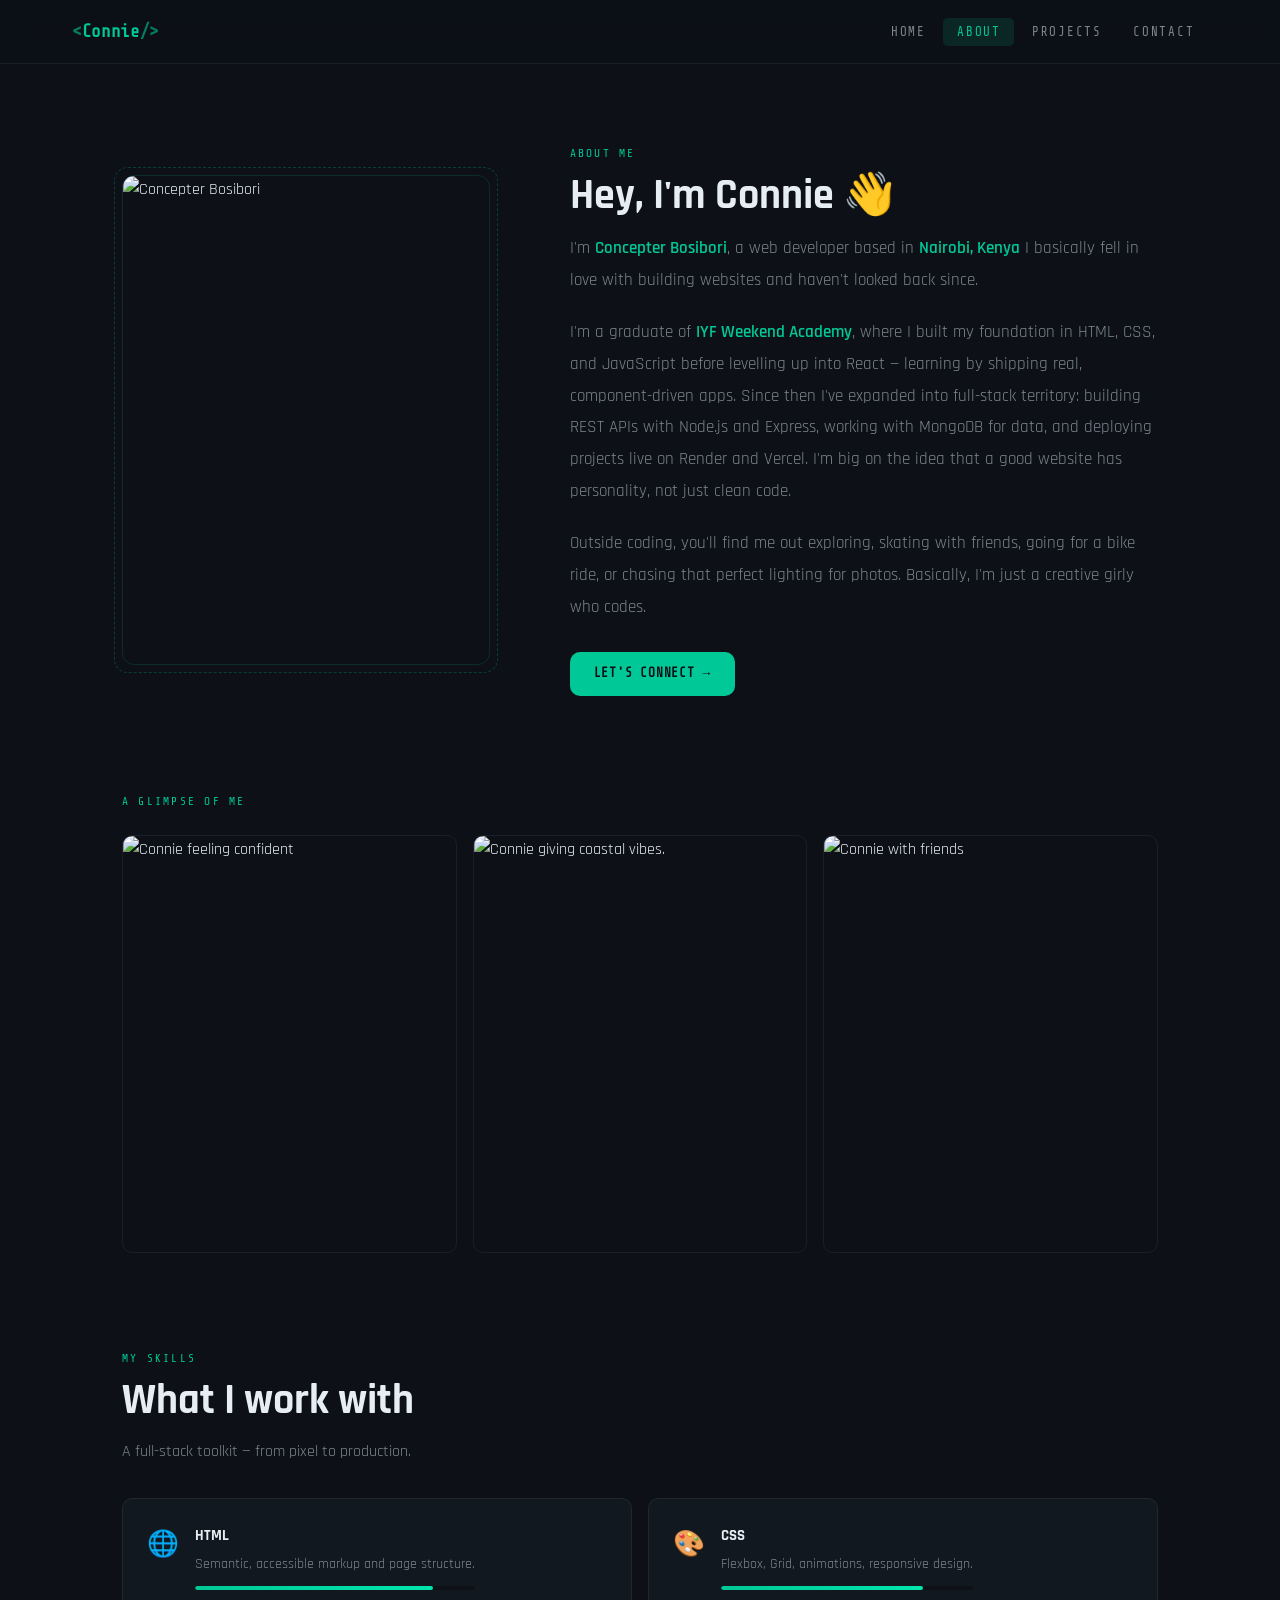
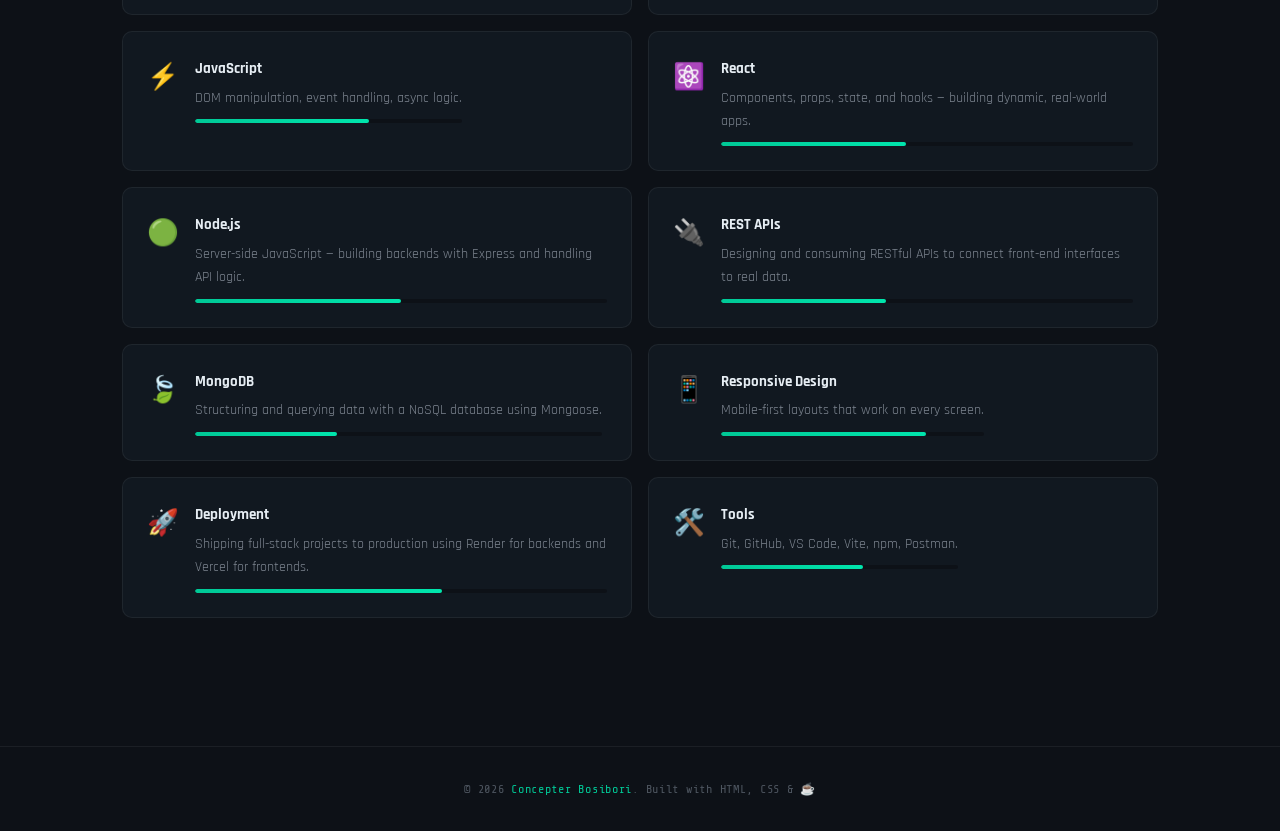
==== commit b651d604: "Refactor: organize skill cards with consistent structure and styling" ====
--- a/About.html
+++ b/About.html
@@ -173,6 +173,7 @@
 
               <div class="skill-card">
                 <div class="skill-icon">🟢</div>
+              <div class="skill-info">
                 <h3>Node.js</h3>
                 <p>
                   Server-side JavaScript — building backends with Express and
@@ -182,28 +183,33 @@
                   <div class="skill-bar" style="width: 50%"></div>
                 </div>
               </div>
+              </div>
 
               <div class="skill-card">
                 <div class="skill-icon">🔌</div>
-                <h3>REST APIs</h3>
-                <p>
-                  Designing and consuming RESTful APIs to connect front-end
-                  interfaces to real data.
-                </p>
-                <div class="skill-bar-wrap">
+                <div class="skill-info">
+                  <h3>REST APIs</h3>
+                  <p>
+                    Designing and consuming RESTful APIs to connect front-end
+                    interfaces to real data.
+                  </p>
+                  <div class="skill-bar-wrap">
                   <div class="skill-bar" style="width: 40%"></div>
                 </div>
               </div>
+              </div>
 
               <div class="skill-card">
                 <div class="skill-icon">🍃</div>
-                <h3>MongoDB</h3>
-                <p>
-                  Structuring and querying data with a NoSQL database using
-                  Mongoose.
-                </p>
-                <div class="skill-bar-wrap">
-                  <div class="skill-bar" style="width: 35%"></div>
+                <div class="skill-info">
+                  <h3>MongoDB</h3>
+                  <p>
+                    Structuring and querying data with a NoSQL database using
+                    Mongoose.
+                  </p>
+                  <div class="skill-bar-wrap">
+                    <div class="skill-bar" style="width: 35%"></div>
+                  </div>
                 </div>
               </div>
 
@@ -220,14 +226,16 @@
 
               <div class="skill-card">
                 <div class="skill-icon">🚀</div>
-                <h3>Deployment</h3>
-                <p>
-                  Shipping full-stack projects to production using Render for
-                  backends and Vercel for frontends.
-                </p>
+                <div class="skill-info">
+                  <h3>Deployment</h3>
+                  <p>
+                    Shipping full-stack projects to production using Render for
+                    backends and Vercel for frontends.
+                  </p>
                 <div class="skill-bar-wrap">
                   <div class="skill-bar" style="width: 60%"></div>
                 </div>
+              </div>
               </div>
 
               <div class="skill-card">
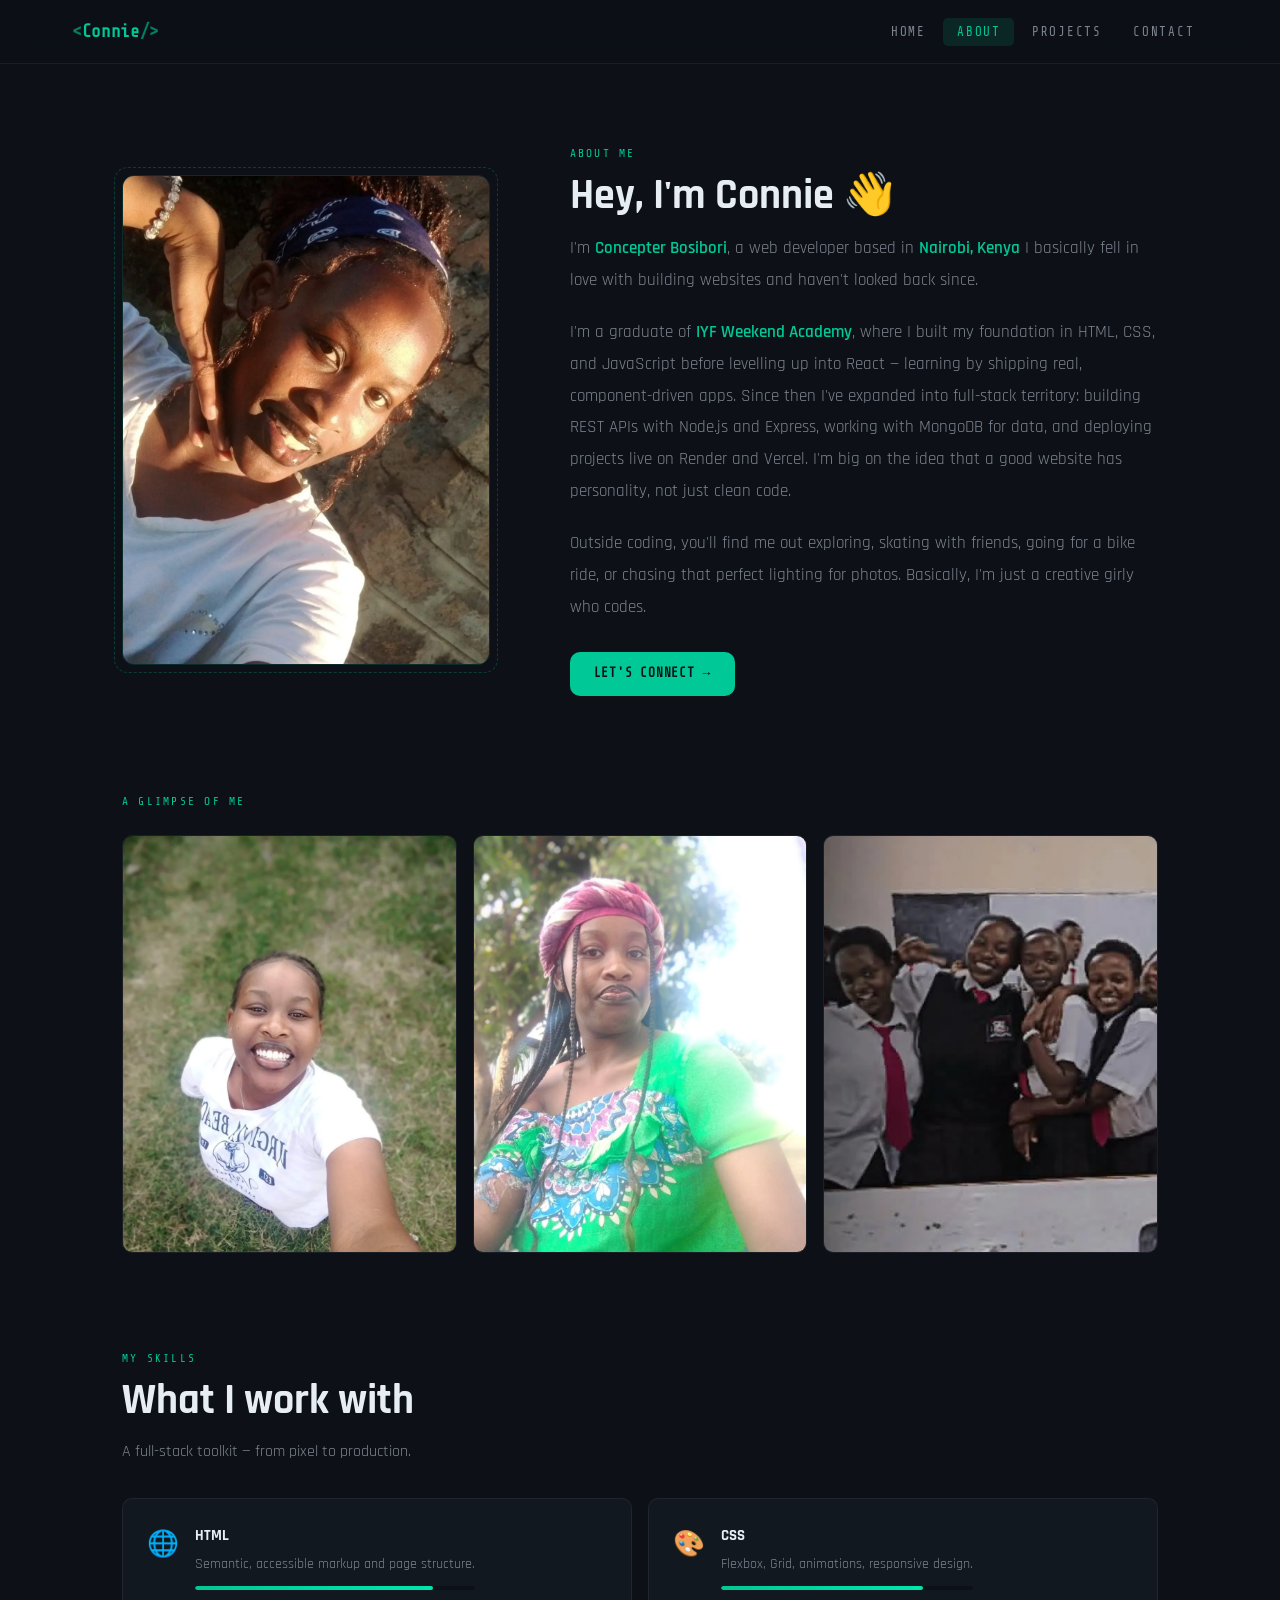
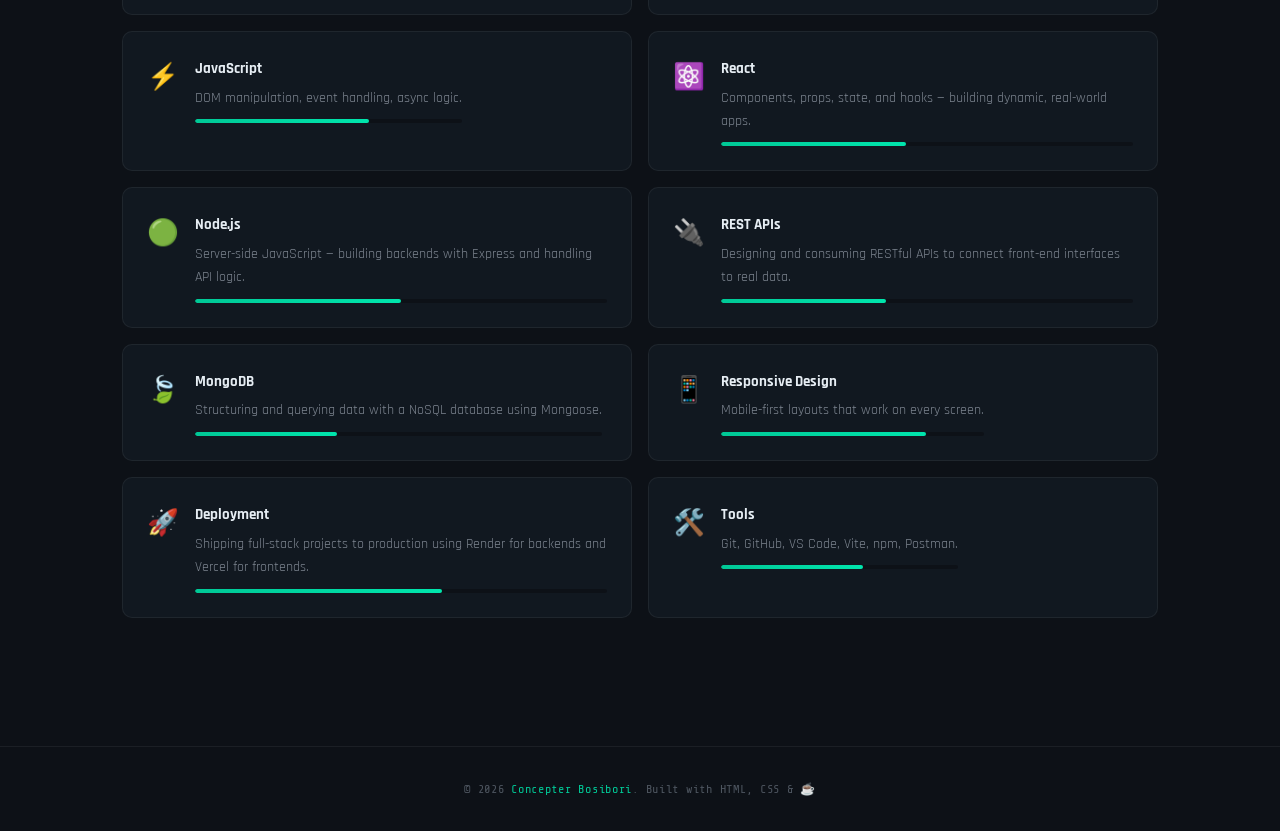
==== commit 1a54f632: "Migrate images to WebP and add page transitions Replace JPEG assets with WebP (pic2, coast, friends," ====
--- a/About.html
+++ b/About.html
@@ -36,7 +36,7 @@
           <!-- ===== BIO INTRO ===== -->
           <div class="about-intro">
             <div class="about-photo-main">
-              <img src="Images/pic2.jpeg" alt="Concepter Bosibori" />
+              <img src="Images/pic2.webp" alt="Concepter Bosibori" />
             </div>
 
             <div class="about-text">
@@ -80,23 +80,19 @@
 
             <div class="gallery-grid">
               <figure>
-                <a href="#photo1"
-                  ><img
-                    src="Images/toobright.jpeg"
-                    alt="Connie feeling confident"
-                /></a>
+                <img
+                  src="Images/toobright.webp"
+                  alt="Connie feeling confident"
+                />
               </figure>
               <figure>
-                <a href="#photo2"
-                  ><img
-                    src="Images/coast.jpeg"
-                    alt="Connie giving coastal vibes."
-                /></a>
+                <img
+                  src="Images/coast.webp"
+                  alt="Connie giving coastal vibes."
+                />
               </figure>
               <figure>
-                <a href="#photo3"
-                  ><img src="Images/friends.jpeg" alt="Connie with friends"
-                /></a>
+                <img src="Images/friends.webp" alt="Connie with friends" />
               </figure>
             </div>
           </div>
@@ -104,15 +100,15 @@
           <!-- Lightboxes -->
           <div class="lightbox" id="photo1">
             <a href="#" class="close">&times;</a>
-            <img src="Images/toobright.jpeg" alt="Connie feeling confident" />
+            <img src="Images/toobright.webp" alt="Connie feeling confident" />
           </div>
           <div class="lightbox" id="photo2">
             <a href="#" class="close">&times;</a>
-            <img src="Images/coast.jpeg" alt="Connie giving coastal vibes." />
+            <img src="Images/coast.webp" alt="Connie giving coastal vibes." />
           </div>
           <div class="lightbox" id="photo3">
             <a href="#" class="close">&times;</a>
-            <img src="Images/friends.jpeg" alt="Connie with friends" />
+            <img src="Images/friends.webp" alt="Connie with friends" />
           </div>
 
           <!-- ===== SKILLS ===== -->
@@ -173,16 +169,16 @@
 
               <div class="skill-card">
                 <div class="skill-icon">🟢</div>
-              <div class="skill-info">
-                <h3>Node.js</h3>
-                <p>
-                  Server-side JavaScript — building backends with Express and
-                  handling API logic.
-                </p>
-                <div class="skill-bar-wrap">
-                  <div class="skill-bar" style="width: 50%"></div>
-                </div>
-              </div>
+                <div class="skill-info">
+                  <h3>Node.js</h3>
+                  <p>
+                    Server-side JavaScript — building backends with Express and
+                    handling API logic.
+                  </p>
+                  <div class="skill-bar-wrap">
+                    <div class="skill-bar" style="width: 50%"></div>
+                  </div>
+                </div>
               </div>
 
               <div class="skill-card">
@@ -194,9 +190,9 @@
                     interfaces to real data.
                   </p>
                   <div class="skill-bar-wrap">
-                  <div class="skill-bar" style="width: 40%"></div>
-                </div>
-              </div>
+                    <div class="skill-bar" style="width: 40%"></div>
+                  </div>
+                </div>
               </div>
 
               <div class="skill-card">
@@ -232,10 +228,10 @@
                     Shipping full-stack projects to production using Render for
                     backends and Vercel for frontends.
                   </p>
-                <div class="skill-bar-wrap">
-                  <div class="skill-bar" style="width: 60%"></div>
-                </div>
-              </div>
+                  <div class="skill-bar-wrap">
+                    <div class="skill-bar" style="width: 60%"></div>
+                  </div>
+                </div>
               </div>
 
               <div class="skill-card">
@@ -263,5 +259,26 @@
         </p>
       </div>
     </footer>
+
+    <script>
+        document.querySelectorAll('nav a').forEach(link => {
+    link.addEventListener('click', function(e) {
+      const href = this.getAttribute('href');
+      // Only intercept internal links
+      if (!href.startsWith('http') && !href.startsWith('#')) {
+        e.preventDefault();
+        document.body.style.opacity = '0';
+        document.body.style.transition = 'opacity 0.2s ease';
+        setTimeout(() => window.location.href = href, 200);
+      }
+    });
+  });
+    </script>
+
+    <script
+      src="//instant.page/5.2.0"
+      type="module"
+      integrity="sha384-jnZyxPjiipYXnSU+ygvrkboMVqcdN+MBBcz0TpFhiSi7+jn0hk3xMH8E7Fj5APC"
+    ></script>
   </body>
 </html>
--- a/Styles.css
+++ b/Styles.css
@@ -37,12 +37,18 @@
 }
 
 body {
+  animation: fadeIn 0.25s ease-in;
   font-family: var(--font-sans);
   background-color: var(--bg);
   color: var(--text);
   line-height: 1.7;
   min-height: 100vh;
   -webkit-font-smoothing: antialiased;
+}
+
+@keyframes  fadeIn {
+  from { opacity: 0; transform: translateY(6px); }
+   to { opacity: 1; transform: translateY(0); }
 }
 
 img {
@@ -840,6 +846,20 @@
   min-height: 130px;
 }
 
+.success-msg {
+  text-align: center;
+  padding: 3rem 1rem;
+}
+
+.success-msg h3 {
+  font-size: 1.5rem;
+  margin-bottom: 0.75rem;
+}
+
+.success-msg span {
+  opacity: 0.7;
+}
+
 /* Contact sidebar */
 .contact-sidebar {
   display: flex;
